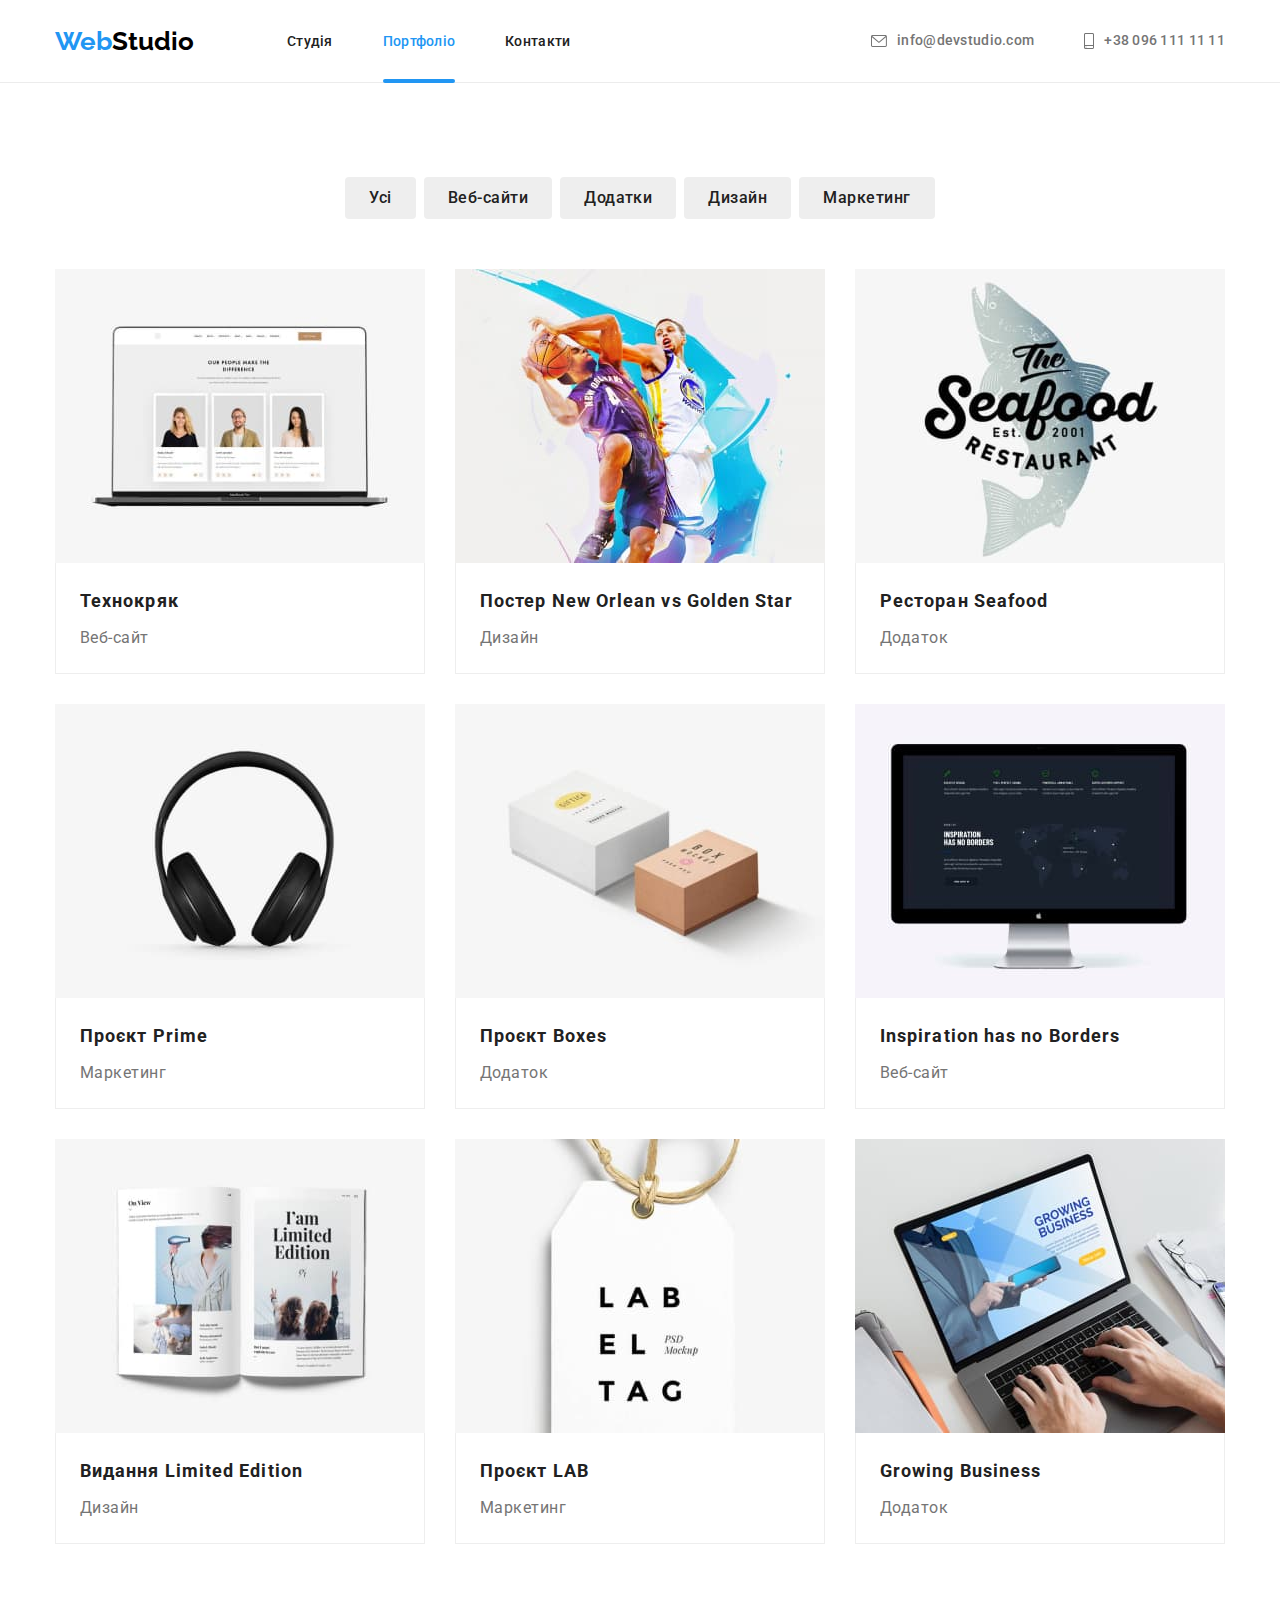
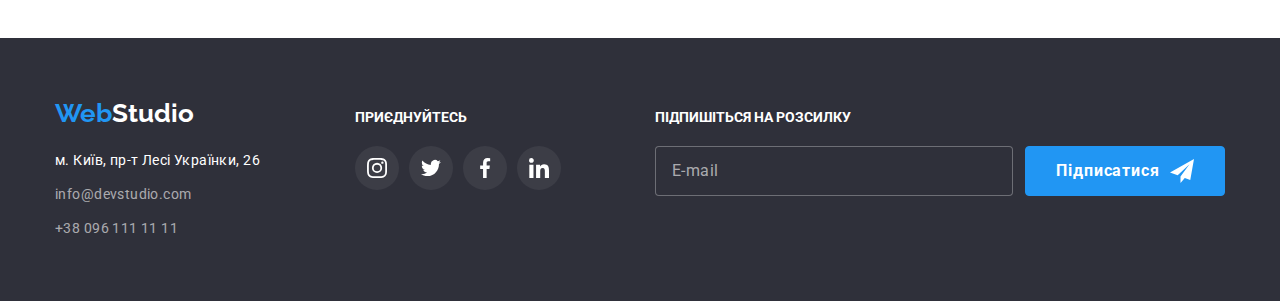
==== portfolio.html @ d7170a90 "Initial commit" ====
<!DOCTYPE html>
<html lang="uk">
  <head>
    <meta charset="UTF-8" />
    <meta http-equiv="X-UA-Compatible" content="IE=edge" />
    <meta name="viewport" content="width=device-width, initial-scale=1.0" />
    <title>Портфоліо</title>
    <link rel="preconnect" href="https://fonts.googleapis.com" />
    <link rel="preconnect" href="https://fonts.gstatic.com" crossorigin />
    <link
      rel="stylesheet"
      href="https://fonts.googleapis.com/css2?family=Raleway:wght@700&family=Roboto:wght@400;500;700;900&display=swap"
    />
    <link
      rel="stylesheet"
      href="https://cdnjs.cloudflare.com/ajax/libs/modern-normalize/1.1.0/modern-normalize.min.css"
    />
    <link rel="stylesheet" href="./css/styles.css" />
  </head>
  <body>
    <header class="page-header">
      <div class="header container">
        <nav class="nav-header">
          <div class="header-logo">
            <a lang="en" href="./index.html" class="logo"
              >Web<span class="header-studio-logo">Studio</span></a
            >
          </div>
          <ul class="nav-list">
            <li><a href="./index.html" class="link">Студія</a></li>
            <li><a href="#" class="link current">Портфоліо</a></li>
            <li><a href="#" class="link">Контакти</a></li>
          </ul>
        </nav>
        <ul class="header-contacts">
          <li>
            <a href="mailto:info@devstudio.com" class="header-link"
              ><svg class="icon-link" width="16" height="12">
                <use href="./images/symbol-defs2.svg#icon-envelope1"></use></svg
              >info@devstudio.com</a
            >
          </li>
          <li>
            <a href="tel:+380961111111" class="header-link">
              <svg class="icon-link" width="10" height="16">
                <use
                  href="./images/symbol-defs2.svg#icon-smartphone"
                ></use></svg
              >+38 096 111 11 11</a
            >
          </li>
        </ul>
      </div>
    </header>
    <main class="portfolio-main">
      <section class="portfolio-sectiion">
        <div class="portfolio-container container">
          <h1 class="filter-title hidden">Портфоліо</h1>
          <ul class="filer-btn-list">
            <li><button class="filter-btn" type="button">Усі</button></li>
            <li><button class="filter-btn" type="button">Веб-сайти</button></li>
            <li><button class="filter-btn" type="button">Додатки</button></li>
            <li><button class="filter-btn" type="button">Дизайн</button></li>
            <li><button class="filter-btn" type="button">Маркетинг</button></li>
          </ul>
          <ul class="filter-list">
            <li>
              <a href="" class="portfolio-card-link">
                <div class="product-thumb">
                  <img
                    src="./images/img-portfolio1.jpg"
                    alt="Our people make the difference"
                    width="370"
                  />
                  <p class="product-dscr">
                    Ресурс пропонує комплексні пропозиції з різним рівнем
                    функціоналу та сервісів. Все це дозволить відвідувачу
                    отримати вичерпні відомості про компанію чи приватну особу.
                  </p>
                </div>

                <div class="card-border">
                  <h2 class="filter-item">Технокряк</h2>
                  <p class="item-dscr">Веб-сайт</p>
                </div>
              </a>
            </li>
            <li>
              <a href="" class="portfolio-card-link">
                <div class="product-thumb">
                  <img
                    src="./images/img-portfolio2.jpg"
                    alt="Постер New Orlean vs Golden Star"
                    width="370"
                  />
                  <p class="product-dscr">
                    Ресурс пропонує комплексні пропозиції з різним рівнем
                    функціоналу та сервісів. Все це дозволить відвідувачу
                    отримати вичерпні відомості про компанію чи приватну особу.
                  </p>
                </div>
                <div class="card-border">
                  <h2 class="filter-item">
                    Постер <span lang="en">New Orlean vs Golden Star</span>
                  </h2>
                  <p class="item-dscr">Дизайн</p>
                </div>
              </a>
            </li>
            <li>
              <a href="" class="portfolio-card-link">
                <div class="product-thumb">
                  <img
                    src="./images/img-portfolio3.jpg"
                    alt="APP Ресторан Seafood"
                    width="370"
                  />
                  <p class="product-dscr">
                    Ресурс пропонує комплексні пропозиції з різним рівнем
                    функціоналу та сервісів. Все це дозволить відвідувачу
                    отримати вичерпні відомості про компанію чи приватну особу.
                  </p>
                </div>
                <div class="card-border">
                  <h2 class="filter-item">
                    Ресторан <span lang="en">Seafood</span>
                  </h2>
                  <p class="item-dscr">Додаток</p>
                </div>
              </a>
            </li>
            <li>
              <a href="" class="portfolio-card-link">
                <div class="product-thumb">
                  <img
                    src="./images/img-portfolio4.jpg"
                    alt="Проєкт Prime"
                    width="370"
                  />
                  <p class="product-dscr">
                    Ресурс пропонує комплексні пропозиції з різним рівнем
                    функціоналу та сервісів. Все це дозволить відвідувачу
                    отримати вичерпні відомості про компанію чи приватну особу.
                  </p>
                </div>
                <div class="card-border">
                  <h2 class="filter-item">
                    Проєкт <span lang="en">Prime</span>
                  </h2>
                  <p class="item-dscr">Маркетинг</p>
                </div>
              </a>
            </li>
            <li>
              <a href="" class="portfolio-card-link">
                <div class="product-thumb">
                  <img
                    src="./images/img-portfolio5.jpg"
                    alt="Проєкт Boxes"
                    width="370"
                  />
                  <p class="product-dscr">
                    Ресурс пропонує комплексні пропозиції з різним рівнем
                    функціоналу та сервісів. Все це дозволить відвідувачу
                    отримати вичерпні відомості про компанію чи приватну особу.
                  </p>
                </div>
                <div class="card-border">
                  <h2 class="filter-item">
                    Проєкт <span lang="en">Boxes</span>
                  </h2>
                  <p class="item-dscr">Додаток</p>
                </div>
              </a>
            </li>
            <li>
              <a href="" class="portfolio-card-link">
                <div class="product-thumb">
                  <img
                    src="./images/img-portfolio6.jpg"
                    alt="Веб-сайт Inspiration has no Borders"
                    width="370"
                  />
                  <p class="product-dscr">
                    Ресурс пропонує комплексні пропозиції з різним рівнем
                    функціоналу та сервісів. Все це дозволить відвідувачу
                    отримати вичерпні відомості про компанію чи приватну особу.
                  </p>
                </div>
                <div class="card-border">
                  <h2 class="filter-item">
                    <span lang="en">Inspiration has no Borders</span>
                  </h2>
                  <p class="item-dscr">Веб-сайт</p>
                </div>
              </a>
            </li>
            <li>
              <a href="" class="portfolio-card-link">
                <div class="product-thumb">
                  <img
                    src="./images/img-portfolio7.jpg"
                    alt="Дизайн Видання Limited Edition"
                    width="370"
                  />
                  <p class="product-dscr">
                    Ресурс пропонує комплексні пропозиції з різним рівнем
                    функціоналу та сервісів. Все це дозволить відвідувачу
                    отримати вичерпні відомості про компанію чи приватну особу.
                  </p>
                </div>

                <div class="card-border">
                  <h2 class="filter-item">
                    Видання <span lang="en">Limited Edition</span>
                  </h2>
                  <p class="item-dscr">Дизайн</p>
                </div>
              </a>
            </li>
            <li>
              <a href="" class="portfolio-card-link">
                <div class="product-thumb">
                  <img
                    src="./images/img-portfolio8.jpg"
                    alt="Проєкт LAB"
                    width="370"
                  />
                  <p class="product-dscr">
                    Ресурс пропонує комплексні пропозиції з різним рівнем
                    функціоналу та сервісів. Все це дозволить відвідувачу
                    отримати вичерпні відомості про компанію чи приватну особу.
                  </p>
                </div>
                <div class="card-border">
                  <h2 class="filter-item">
                    Проєкт <span lang="en"> LAB</span>
                  </h2>
                  <p class="item-dscr">Маркетинг</p>
                </div>
              </a>
            </li>
            <li>
              <a href="" class="portfolio-card-link">
                <div class="product-thumb">
                  <img
                    src="./images/img-portfolio9.jpg"
                    alt="Додаток Growing Business"
                    width="370"
                  />
                  <p class="product-dscr">
                    Ресурс пропонує комплексні пропозиції з різним рівнем
                    функціоналу та сервісів. Все це дозволить відвідувачу
                    отримати вичерпні відомості про компанію чи приватну особу.
                  </p>
                </div>
                <div class="card-border">
                  <h2 class="filter-item">
                    <span lang="en">Growing Business</span>
                  </h2>
                  <p class="item-dscr">Додаток</p>
                </div>
              </a>
            </li>
          </ul>
        </div>
      </section>
    </main>
    <footer class="footer">
      <div class="footer-items container">
        <div class="footer-blocks-item">
          <div class="logo-footer">
            <a lang="en" href="./index.html" class="logo"
              >Web<span class="footer-studio-logo">Studio</span>
            </a>
          </div>
          <address class="adress">
            <ul class="adress-list">
              <li>
                <a
                  href="https://www.google.com/maps/place/Lesi+Ukrainky+Blvd,+26,+Kyiv,+Ukraine,+02000/@50.4265605,30.5364733,16.65z/data=!4m5!3m4!1s0x40d4cf0e033ecbe9:0x57a4dffefec77da0!8m2!3d50.4265807!4d30.5383858"
                  class="adress-link"
                  target="_blank"
                  rel="noreferrer noopener"
                  >м. Київ, пр-т Лесі Українки, 26
                </a>
              </li>
              <li>
                <a href="mailto:info@devstudio.com" class="footer-link"
                  >info@devstudio.com
                </a>
              </li>
              <li>
                <a href="tel:+380961111111" class="footer-link"
                  >+38 096 111 11 11
                </a>
              </li>
            </ul>
          </address>
        </div>
        <div class="footer-blocks-item">
          <p class="join-item">приєднуйтесь</p>
          <ul class="footer-social-list">
            <li class="social-item">
              <a
                href="#"
                target="_blank"
                rel="noopener noreffer nofollow"
                class="footer-social-link"
                ><svg class="icon-social" width="20" height="20">
                  <use
                    href="./images/symbol-defs2.svg#icon-instagram"
                  ></use></svg
              ></a>
            </li>
            <li class="social-item">
              <a
                href="#"
                target="_blank"
                rel="noopener noreffer nofollow"
                class="footer-social-link"
                ><svg class="icon-social" width="20" height="20">
                  <use href="./images/symbol-defs2.svg#icon-twitter"></use></svg
              ></a>
            </li>
            <li class="social-item">
              <a
                href="#"
                target="_blank"
                rel="noopener noreffer nofollow"
                class="footer-social-link"
                ><svg class="icon-social" width="20" height="20">
                  <use
                    href="./images/symbol-defs2.svg#icon-facebook"
                  ></use></svg
              ></a>
            </li>
            <li class="social-item">
              <a
                href="#"
                target="_blank"
                rel="noopener noreffer nofollow"
                class="footer-social-link"
                ><svg class="icon-social" width="20" height="20">
                  <use
                    href="./images/symbol-defs2.svg#icon-linkedin"
                  ></use></svg
              ></a>
            </li>
          </ul>
        </div>
        <div class="footer-blocks-item">
          <p class="join-item">Підпишіться на розсилку</p>
          <form
            name="signup_form"
            class="signup_form"
            autocomplete="off"
            novalidate
          >
            <input
              type="email"
              class="footer-input"
              name="email"
              placeholder="E-mail"
            />
            <button type="submit" class="btn-submit">
              Підписатися
              <svg class="icon-submit" width="24" height="24">
                <use href="./images/symbol-defs2.svg#icon-icon-send"></use>
              </svg>
            </button>
          </form>
        </div>
      </div>
    </footer>
  </body>
</html>
---- css/styles.css ----
/* #FFFFFF main-white */
/* #2196F3  main-blue*/
/* #212121  title-black*/
/* #757575  primery-text-color*/
/* #EEEEEE btns-grey */
/* #F5F4FA ourteam-background */
/* #000000 logo-black */
/* #2F303A footer-hero-bckgrnd-blck */
:root {
    --primery-text-color: #757575;
    --title-black-color: #212121;
    --main-white-coloor: #FFFFFF;
    --main-blue-color: #2196F3;
    --logo-black-color: #000000;
    --footer-hero-background-color: #2F303A;
    --ourteam-background-color: #F5F4FA;
    --buttons-grey-color: #EEEEEE;
    --footer-link-color: rgba(255, 255, 255, 0.6);
    --header-border-line: #ECECEC;
    --filter-background-color: #F5F5F5
}

body {
    font-family: 'Roboto', sans-serif;
    background-color: var(--main-white-coloor);
    color: var(--primery-text-color);
}

ul {
    list-style: none;
    padding-left: 0;
}

h1,
h2,
h3,
h4,
h5,
h6,
p,
ul {
    margin: 0;
}

.container {
    width: 1200px;
    padding-left: 15px;
    padding-right: 15px;
    margin-right: auto;
    margin-left: auto;
}

.page-header {
    border-bottom: 1px solid var(--header-border-line);
    align-items: center;
}

.header {
    display: flex;
    align-items: center;
    justify-content: space-between;
}

.header-logo {
    margin-right: 93px;
    display: flex;
    align-items: center;

}

.header-studio-logo {
    transition: color 250ms cubic-bezier(0.4, 0, 0.2, 1);
}

.header-studio-logo {
    color: var(--logo-black-color);
}

.nav-header {
    display: flex;
}

.nav-list {
    display: flex;
    align-items: center;
}

.link {
    display: block;
    padding: 35px 0 35px 0;
}

.nav-list li:not(:first-child) {
    margin-left: 50px;

}

.header-contacts {
    display: flex;

}

.header-contacts li:not(:first-child) {
    margin-left: 50px;

}

.logo {
    font-family: 'Raleway', sans-serif;
    font-weight: 700;
    font-size: 26px;
    line-height: 1.19;
    text-decoration: none;
    color: var(--main-blue-color);
    transition: color 250ms cubic-bezier(0.4, 0, 0.2, 1);
    ;

}


.logo:hover .header-studio-logo,
.logo:focus .header-studio-logo {
    color: var(--main-blue-color);
}




.nav-list .link.current {
    position: relative;
    color: var(--main-blue-color);
}

.nav-list .link {
    font-family: 'Roboto', sans-serif;
    font-style: normal;
    font-weight: 500;
    font-size: 14px;
    line-height: 0.88;
    letter-spacing: 0.02em;
    color: var(--title-black-color);
    text-decoration: none;
    transition: color 250ms cubic-bezier(0.4, 0, 0.2, 1);
    ;
}

.link:hover,
.link:focus {
    color: var(--main-blue-color);
}


.nav-list .link.current::after {
    content: '';
    position: absolute;
    display: inline-block;
    bottom: -1px;
    left: 0;
    width: 100%;
    height: 4px;
    border-radius: 2px;
    background-color: var(--main-blue-color);

}

.header-contacts .header-link {
    font-family: 'Roboto', sans-serif;
    font-style: normal;
    font-weight: 500;
    display: flex;
    align-items: center;
    font-size: 14px;
    line-height: 1.14;
    letter-spacing: 0.02em;
    color: var(--primery-text-color);
    text-decoration: none;
    transition: color 250ms cubic-bezier(0.4, 0, 0.2, 1);
}

.header-link:hover,
.header-link:focus {
    color: var(--main-blue-color);
}

.icon-link {
    margin-right: 10px;
    fill: currentColor;
}


/* hero section */
.hero {
    background-color: #C4C4C4;
    text-align: center;
    padding: 200px 0 200px 0;
    background-image: linear-gradient(to right, rgba(47, 48, 58, 0.4), rgba(47, 48, 58, 0.4)), url(../images/background.img.jpg);
    height: 600px;
    max-width: 1600px;
    margin-left: auto;
    margin-right: auto;
    background-size: cover;
    background-position: center;
    background-repeat: no-repeat;
}

.main-heading {
    font-family: 'Roboto', sans-serif;
    font-style: normal;
    font-weight: 900;
    font-size: 44px;
    line-height: 1.36;

    letter-spacing: 0.06em;
    text-transform: uppercase;
    color: var(--main-white-coloor);
    margin-bottom: 30px;
    margin-left: auto;
    margin-right: auto;

    max-width: 696px;
}

.hero-btn {
    background-color: var(--main-blue-color);
    font-family: 'Roboto', sans-serif;
    font-style: normal;
    font-weight: 700;
    font-size: 16px;
    line-height: 1.88;
    align-items: center;
    text-align: center;
    letter-spacing: 0.06em;
    color: var(--main-white-coloor);
    cursor: pointer;

    border: 1px solid transparent;
    border-radius: 4px;
    display: inline-block;
    padding: 10px 32px;
    min-width: 216px;
}

.hero-btn:hover,
.hero-btn:focus {
    box-shadow: 0px 4px 4px rgba(0, 0, 0, 0.15);
}

.hero-btn:active {
    background-color: #188CE8;
}

/* section особливості */
.hidden {
    position: absolute;
    width: 1px;
    height: 1px;
    margin: -1px;
    border: 0;
    padding: 0;

    white-space: nowrap;
    clip-path: inset(100%);
    clip: rect(0 0 0 0);
    overflow: hidden;
}

.properties {

    padding: 94px 0 94px 0;

}

.property-list {
    display: flex;
    gap: 30px;
}

.property-icon {
    display: flex;
    width: 270px;
    height: 120px;
    background-color: var(--ourteam-background-color);
    justify-content: center;
    align-items: center;
    margin-bottom: 30px;
}

.property-item {
    max-width: 270px;
}

.property-title {
    font-family: 'Roboto', sans-serif;
    font-style: normal;
    font-weight: 700;
    font-size: 14px;
    line-height: 1.14;
    letter-spacing: 0.03em;
    text-transform: uppercase;
    color: var(--title-black-color);
    margin-bottom: 10px;
}

.property-dscr {
    font-size: 14px;
    line-height: 1.71;
    letter-spacing: 0.03em;
}

/* section Чим ми займаємося */
.whatwedo-section {
    padding-top: 0;
    padding-bottom: 94px;

}

.title {
    font-family: 'Roboto', sans-serif;
    font-style: normal;
    font-weight: 700;
    font-size: 36px;
    line-height: 1.166;
    text-align: center;
    letter-spacing: 0.03em;
    color: var(--title-black-color);
    margin-bottom: 50px;
}



.whatwedo-list {
    display: flex;
    justify-content: space-between;
    gap: 30px;
}

.whatwedo-dscr-wrap {
    position: relative;
}

.whatwedo-list img {
    display: block;

}

.whatwedo-dscr {
    position: absolute;
    bottom: 0;
    left: 0;
    width: 100%;
    height: 70px;
    display: flex;
    justify-content: center;
    align-items: center;
    text-transform: uppercase;
    font-family: 'Roboto', sans-serif;
    font-weight: 700;
    font-size: 14px;
    line-height: 1.17;
    letter-spacing: 0.03em;
    background-color: rgba(47, 48, 58, 0.8);
    color: var(--main-white-coloor);
}

/* section Наша команда */
.ourteam-section {
    padding: 94px 0 94px 0;
    background-color: var(--ourteam-background-color);
}



.ourteam-list {
    display: flex;
    justify-content: space-between;
    gap: 30px;

}

.ourteam-item {
    background: #FFFFFF;
    box-shadow: 0px 2px 1px rgba(0, 0, 0, 0.2), 0px 1px 1px rgba(0, 0, 0, 0.14), 0px 1px 3px rgba(0, 0, 0, 0.12);
    border-radius: 0px 0px 4px 4px;

}

.ourteam-item img {
    display: block;
    margin-bottom: 30px;
}


.name {
    font-family: 'Roboto', sans-serif;
    font-style: normal;
    font-weight: 500;
    font-size: 16px;
    line-height: 1.19;
    letter-spacing: 0.03em;
    color: var(--title-black-color);
    text-align: center;
    margin-bottom: 10px;
}

.position {
    font-size: 16px;
    line-height: 1.19;
    letter-spacing: 0.03em;
    text-align: center;
    margin-bottom: 16px;
}

.card-list {
    display: flex;
    justify-content: center;
    gap: 10px;
    margin-bottom: 30px;
}


.card-list-item {
    width: 44px;
    height: 44px;
}

.card-link {
    fill: currentColor;
}

.card-link {
    display: flex;
    justify-content: center;
    align-items: center;
    width: 100%;
    height: 100%;
    color: #AFB1B8;
    border-radius: 50%;
    transition: background-color 250ms cubic-bezier(0.4, 0, 0.2, 1), color 250ms cubic-bezier(0.4, 0, 0.2, 1);
}

.card-link:hover,
.card-link:focus {
    background-color: var(--main-blue-color);
    color: var(--main-white-coloor);

}

/* our clients */
.our-clients {
    padding-top: 94px;
    padding-bottom: 94px;
}

.clients-list {
    display: flex;
    justify-content: center;
    gap: 30px;
}

.clients-list-item {
    width: 170px;
    height: 92px;

}

.clients-link {
    display: flex;
    color: #AFB1B8;
    border: 1px solid #AFB1B8;
    border-radius: 4px;
    justify-content: center;
    align-items: center;
    width: 100%;
    height: 100%;
    transition: color 250ms cubic-bezier(0.4, 0, 0.2, 1), border-color 250ms cubic-bezier(0.4, 0, 0.2, 1);
}

.icon-clients {
    fill: currentColor;
}

.clients-link:hover,
.clients-link:focus {
    color: var(--main-blue-color);
    border-color: var(--main-blue-color);
}



/* footer */
.footer-items {
    display: flex;

    align-items: baseline;

}

.join-item {
    font-size: 14px;
    font-weight: 700;
    line-height: 1.14;
    text-transform: uppercase;
    color: var(--main-white-coloor);
    margin-bottom: 20px;
}

.footer-social-list {
    display: flex;
    justify-content: flex-start;
    gap: 10px;
}

.social-item {
    width: 44px;
    height: 44px;
}

.footer-social-link {
    display: flex;
    justify-content: center;
    align-items: center;
    color: var(--main-white-coloor);
    width: 100%;
    height: 100%;
    border-radius: 50%;
    background-color: #FFFFFF10;
    transition: background-color 250ms cubic-bezier(0.4, 0, 0.2, 1);
}

.footer-social-link:hover,
.footer-social-link:focus {
    background-color: var(--main-blue-color);
}

.icon-social {
    fill: currentColor;
}

.logo:hover .footer-studio-logo,
.logo:focus .footer-studio-logo {
    color: var(--main-blue-color);
}

.footer {
    background-color: var(--footer-hero-background-color);
    padding: 60px 0 60px 0;
}

.footer-blocks-item:first-child {
    margin-right: 95px;
}

.footer-blocks-item:last-child {
    margin-left: auto;
}

.footer-studio-logo {
    color: var(--main-white-coloor);
    transition: color 250ms cubic-bezier(0.4, 0, 0.2, 1);

}

.logo-footer {
    margin-bottom: 20px;
}

.adress-link {
    font-family: 'Roboto', sans-serif;
    font-style: normal;
    font-size: 14px;
    line-height: 1.71;
    letter-spacing: 0.03em;
    color: var(--main-white-coloor);
    text-decoration: none;
    transition: color 250ms cubic-bezier(0.4, 0, 0.2, 1);
}

.adress-list li:not(:last-child) {
    margin-bottom: 10px;
}

.adress-link:hover,
.adress-link:focus {
    color: var(--main-blue-color);
}

.footer-link {
    font-family: 'Roboto', sans-serif;
    font-style: normal;
    font-size: 14px;
    line-height: 1.71;
    letter-spacing: 0.03em;
    color: var(--footer-link-color);
    text-decoration: none;
    transition: color 250ms cubic-bezier(0.4, 0, 0.2, 1);
}

.footer-link:hover,
.footer-link:focus {
    color: var(--main-blue-color);
}

.signup_form {
    display: flex;
}

.signup_form input {
    margin-right: 12px;
}

.footer-input {
    min-width: 358px;
    min-height: 50px;
    padding-left: 16px;
    outline: none;
    border: 1px solid rgba(255, 255, 255, 0.3);
    border-radius: 4px;
    font-family: 'Roboto', sans-serif;
    font-weight: 400;
    font-size: 16px;
    line-height: 1.25;
    letter-spacing: 0.03em;
    background-color: var(--footer-hero-background-color);
    color: var(--main-white-coloor);
    transition: border-color 250ms cubic-bezier(0.4, 0, 0.2, 1);
    ;

}

.footer-input:hover,
.footer-input:focus {
    border-color: #2196F3;
}

.footer-input::placeholder {
    font-family: 'Roboto', sans-serif;
    font-weight: 400;
    font-size: 16px;
    line-height: 1.25;
    letter-spacing: 0.03em;
    color: rgba(255, 255, 255, 0.6);
}

.btn-submit {
    display: flex;
    justify-content: center;
    align-items: center;
    min-width: 200px;
    min-height: 50px;
    padding: 0;
    font-family: 'Roboto', sans-serif;
    font-weight: 700;
    font-size: 16px;
    line-height: 1.88;
    letter-spacing: 0.06em;
    border: 1px solid var(--main-blue-color);
    border-radius: 4px;
    background-color: var(--main-blue-color);
    color: var(--main-white-coloor);
    gap: 10px;
    box-shadow: none;
    transition: shadow 250ms cubic-bezier(0.4, 0, 0.2, 1);
    cursor: pointer;
}

.btn-submit:hover,
.btn-submit:focus {
    box-shadow: 0 4px 4px 0 rgba(0, 0, 0, 0.25);
}

/* filter section */



.portfolio-sectiion {
    padding-top: 94px;
    padding-bottom: 94px;
}

.filer-btn-list {
    display: flex;
    justify-content: center;

    gap: 8px;
    margin-bottom: 50px;
}

.filter-btn {
    font-family: 'Roboto', sans-serif;
    font-style: normal;
    font-weight: 500;
    font-size: 16px;
    line-height: 1.62;
    text-align: center;
    letter-spacing: 0.03em;
    color: var(--title-black-color);
    background-color: var(--buttons-grey-color);
    cursor: pointer;
    border-color: transparent;
    padding: 6px 22px 6px 22px;
    border-radius: 4px;
    box-shadow: none;
    transition: background-color 250ms cubic-bezier(0.4, 0, 0.2, 1), color 250ms cubic-bezier(0.4, 0, 0.2, 1), box-shadow 250ms cubic-bezier(0.4, 0, 0.2, 1);
}

.filter-btn:hover,
.filter-btn:focus {
    background-color: var(--main-blue-color);
    color: var(--main-white-coloor);
    box-shadow: 0px 2px 2px rgba(0, 0, 0, 0.12), 0px 1px 2px rgba(0, 0, 0, 0.08), 0px 3px 1px rgba(0, 0, 0, 0.1);
}

.filter-list {
    display: flex;
    flex-wrap: wrap;


}

.filter-list li {


    margin-right: 30px;
    margin-bottom: 30px;
    width: 370px;
}


.filter-list li:nth-child(3n) {
    margin-right: 0;
}

.filter-list li:nth-last-child(-n+3) {
    margin-bottom: 0;
}

.filter-list img {
    display: block;
}

.filter-item {
    font-family: 'Roboto', sans-serif;
    font-style: normal;
    font-weight: 700;
    font-size: 18px;
    line-height: 2;
    letter-spacing: 0.06em;
    color: var(--title-black-color);
}

.card-border {
    background: #FFFFFF;
    border-left: 1px solid #EEEEEE;
    border-bottom: 1px solid #EEEEEE;
    border-right: 1px solid #EEEEEE;
    padding: 20px 24px 20px 24px;

}

.portfolio-card-link {
    display: block;
    text-decoration: none;
    box-shadow: none;
    transition: box-shadow 250ms cubic-bezier(0.4, 0, 0.2, 1);

}

.portfolio-card-link:hover,
.portfolio-card-link:focus {
    box-shadow: 1px 4px 6px rgba(0, 0, 0, 0.16), 0px 4px 4px rgba(0, 0, 0, 0.06), 0px 1px 1px rgba(0, 0, 0, 0.12);


}

.product-thumb {
    position: relative;
    overflow: hidden;
}

.product-dscr {
    position: absolute;
    display: inline-block;
    top: 0;
    left: 0;
    transform: translateY(100%);
    width: 100%;
    height: 100%;
    background-color: rgba(33, 150, 243, 0.9);
    font-family: 'Roboto', sans-serif;
    font-weight: 400;
    font-size: 18px;
    line-height: 1.56;
    letter-spacing: 0.03em;
    color: rgba(255, 255, 255, 1);
    padding: 63px 24px;
    transition: transform 250ms cubic-bezier(0.4, 0, 0.2, 1);
}



.portfolio-card-link:hover .product-dscr {
    transform: translateY(0);
}

.item-dscr {
    font-family: 'Roboto', sans-serif;
    font-style: normal;
    font-size: 16px;
    line-height: 1.88;
    letter-spacing: 0.03em;
    color: var(--primery-text-color);
    margin-top: 4px;
}

/* modal */


.backdrop {
    position: fixed;
    top: 0;
    left: 0;
    width: 100%;
    height: 100%;
    background-color: rgba(0, 0, 0, 0.2);
    opacity: 1;
    transition: opacity 250ms cubic-bezier(0.4, 0, 0.2, 1);
}

.modal {
    position: absolute;
    top: 50%;
    left: 50%;

    width: 528px;
    min-height: 581px;
    padding: 40px;
    border-radius: 4px;
    background-color: rgba(255, 255, 255, 1);
    transform: translate(-50%, -50%);
    transition: transform 250ms cubic-bezier(0.4, 0, 0.2, 1);

}



.modal form {
    display: flex;
    flex-direction: column;
}

.backdrop.is-hidden .modal {
    transform: translate(-50%, 100%);
}

.backdrop.is-hidden {
    opacity: 0;
    pointer-events: none;
}

.btn-modal-close {
    position: absolute;
    top: 8px;
    right: 8px;
    padding: 0;
    display: flex;
    justify-content: center;
    align-items: center;
    min-width: 30px;
    min-height: 30px;
    border: 1px solid rgba(0, 0, 0, 0.1);
    border-radius: 50%;
    background-color: rgba(255, 255, 255, 1);
    cursor: pointer;




}

.btn-modal-close svg {
    fill: var(--logo-black-color);
    transition: fill 250ms cubic-bezier(0.4, 0, 0.2, 1);
}

.btn-modal-close:hover svg,
.btn-modal-close:focus svg {
    fill: var(--main-blue-color);
}

.modal-title {
    text-align: center;
    margin-bottom: 12px;
    font-family: 'Roboto', sans-serif;
    font-weight: 700;
    font-size: 20px;
    line-height: 1.17;
    letter-spacing: 0.03em;
    color: rgba(33, 33, 33, 1)
}

.modal-label>label {
    display: block;
    margin-bottom: 4px;

}

.modal-label input {
    display: flex;
    flex-direction: column;
    border: 1px solid rgba(33, 33, 33, 0.2);
    border-radius: 4px;
    margin-bottom: 10px;

    width: 100%;
    height: 40px;
    font-weight: 400;
    font-size: 12px;
    line-height: 14.06px;
    letter-spacing: 0.01em;
    color: var(--logo-black-color);
    padding: 0 0 0 42px;
    outline: none;
    transition: border-color 250ms cubic-bezier(0.4, 0, 0.2, 1);

}


.modal-label input:focus {
    border-color: rgba(33, 150, 243, 1);
}



.input-wrap {
    position: relative;
}

.icon-input {
    position: absolute;
    top: 50%;
    left: 12px;
    transform: translateY(-50%);
    cursor: pointer;
    fill: rgba(33, 33, 33, 1);
    transition: fill 250ms cubic-bezier(0.4, 0, 0.2, 1);
}

input:focus+.icon-input {

    fill: rgba(33, 150, 243, 1);
}

.modal-coment,
.modal-label {
    font-weight: 400;
    font-size: 12px;
    line-height: 1.17;
    letter-spacing: 0.01em;

}

.zoom {
    height: 120px;
    width: 100%;
    resize: none;
    margin-top: 4px;
    margin-bottom: 20px;
    padding: 12px 16px;
    border: 1px solid rgba(33, 33, 33, 0.2);
    border-radius: 4px;
    font-size: 12px;
    line-height: 1.17;
    letter-spacing: 0.01em;
    color: var(--logo-black-color);
    outline: none;
    transition: border-color 250ms cubic-bezier(0.4, 0, 0.2, 1);

}

.zoom:focus {
    border-color: rgba(33, 150, 243, 1);
}

.zoom::placeholder {
    font-family: 'Roboto', sans-serif;
    font-weight: 400;
    font-size: 12px;
    line-height: 1.17;
    letter-spacing: 0.01em;
    color: rgba(117, 117, 117, 0.5);


}



.checkbox {
    appearance: none;
    position: absolute;

}

.icon {
    display: inline-block;
    width: 16px;
    height: 15px;
    border-radius: 2px;

    background-image: url(../images/Vector-use.svg);
    margin-left: 13px;
    margin-right: 7px;
}

.checkbox:focus+.icon {
    outline: 2px solid rgba(24, 140, 232, 1);
    ;
}




.checkbox:checked+.icon {
    background-image: url(../images/icon-check-use.svg);

}

.checkbox-label {
    display: flex;
    align-items: center;
    margin-bottom: 30px;
    font-weight: 400;
    font-size: 14px;
    line-height: 24px;
    letter-spacing: 0.03em;
    height: 24px;
}

.input-link {
    position: relative;
    display: block;
    margin-left: 4px;
    text-decoration: none;
    color: rgba(33, 150, 243, 1);

}


.input-link:after {
    content: '';
    position: absolute;
    display: inline-block;
    bottom: 4px;
    left: 0;
    width: 100%;
    height: 0.5px;
    background-color: rgba(33, 150, 243, 1);
}

.modal-btn {
    margin: auto;
    padding: 0;
    display: flex;
    align-items: center;
    justify-content: center;
    width: 200px;
    height: 50px;
    font-family: 'Roboto', sans-serif;
    font-weight: 700;
    font-size: 16px;
    line-height: 30px;
    letter-spacing: 0.06em;
    color: var(--main-white-coloor);

    border: var(--main-white-coloor);
    cursor: pointer;
    background-color: var(--main-blue-color);
    border-radius: 4px;
    box-shadow: none;
    transition: box-shadow 250ms cubic-bezier(0.4, 0, 0.2, 1), background-color 250ms cubic-bezier(0.4, 0, 0.2, 1);

}

.modal-btn:hover,
.modal-btn:focus {
    box-shadow: 0 4px 4px 0 rgba(0, 0, 0, 0.15);
    background-color: rgba(24, 140, 232, 1);
}
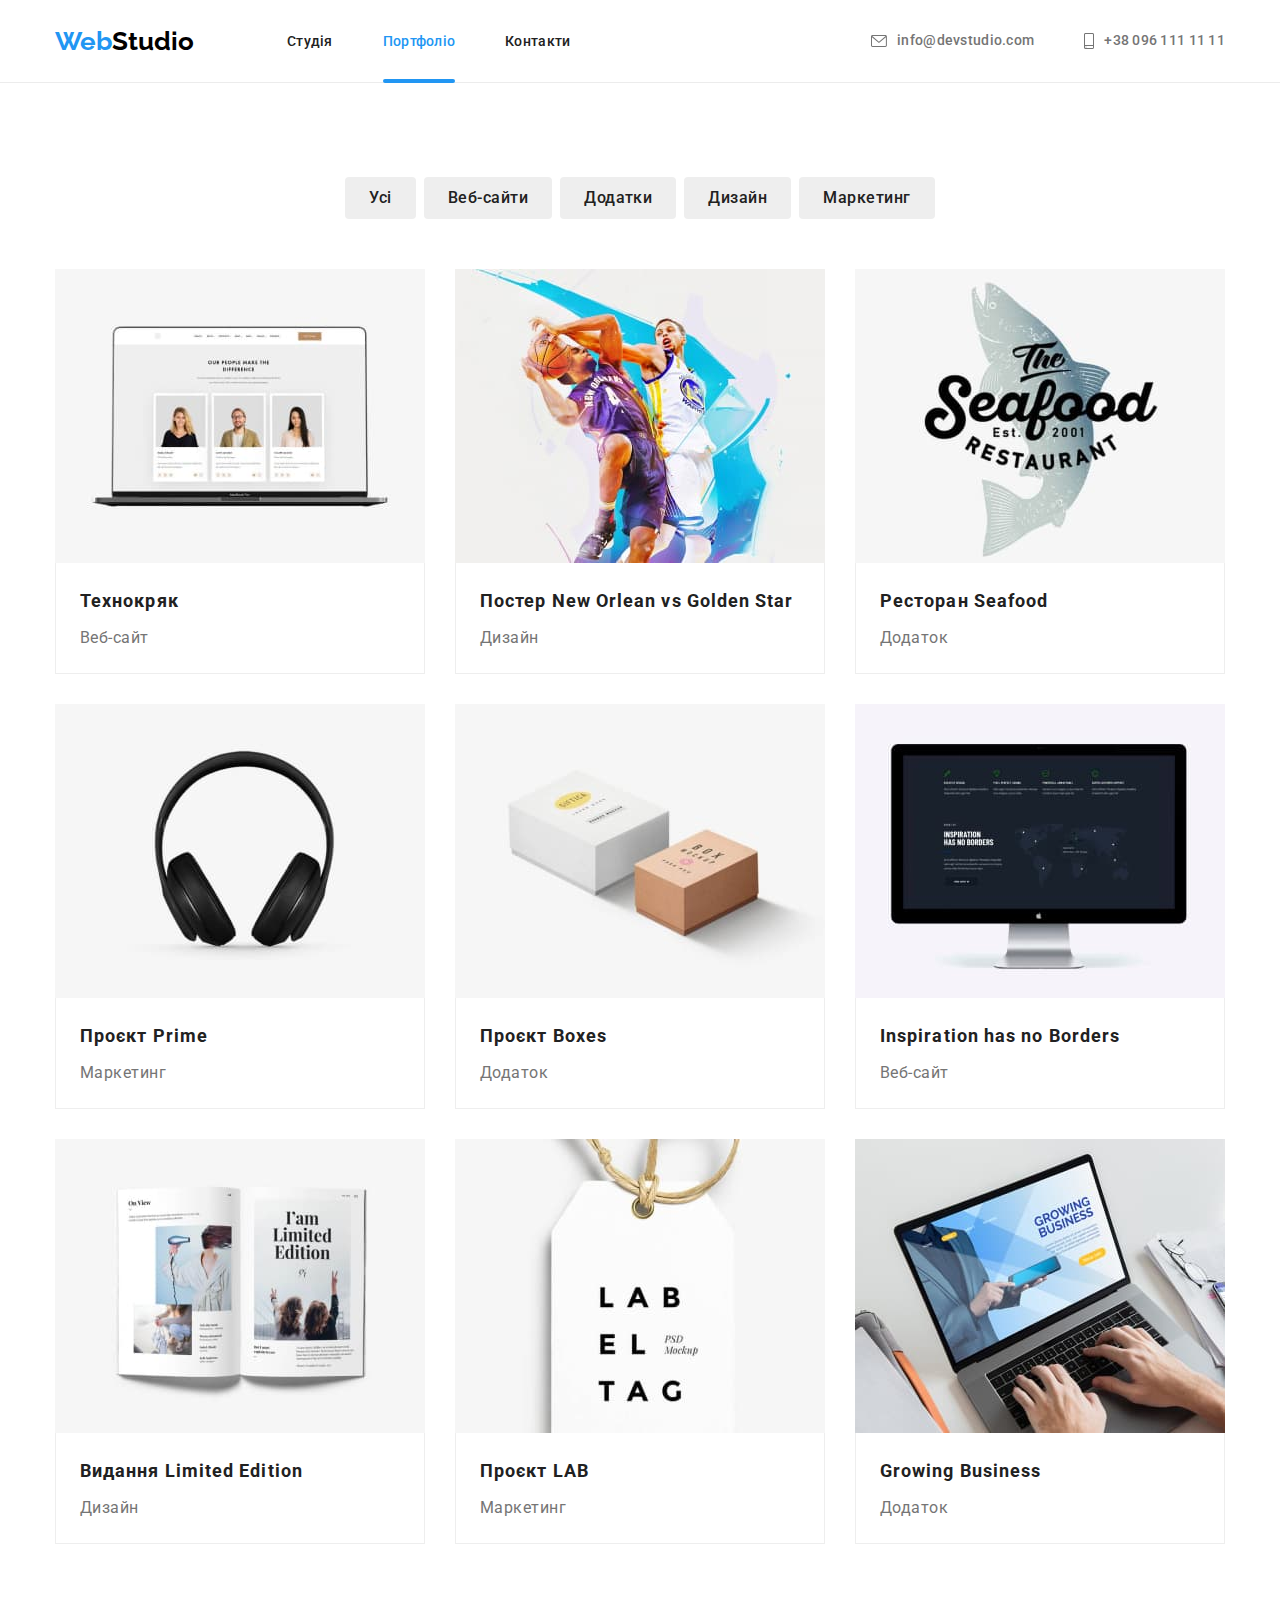
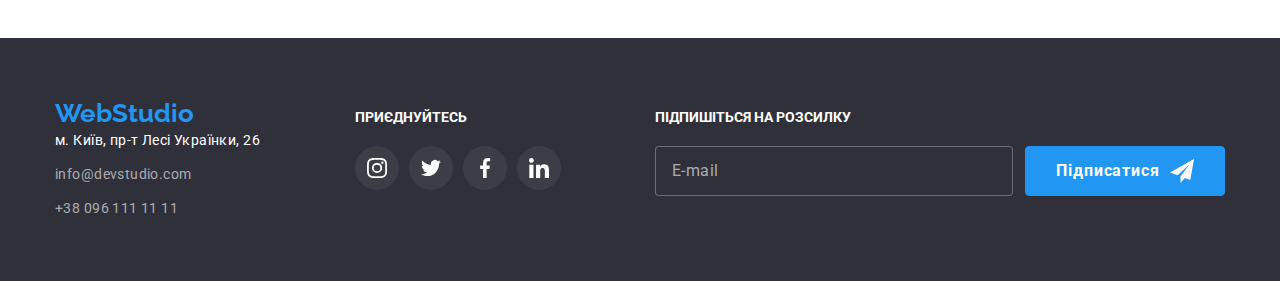
==== commit b08169b2: "html header logo BEM" ====
--- a/portfolio.html
+++ b/portfolio.html
@@ -18,35 +18,45 @@
     <link rel="stylesheet" href="./css/styles.css" />
   </head>
   <body>
-    <header class="page-header">
+    <header class="header__header-border">
       <div class="header container">
-        <nav class="nav-header">
-          <div class="header-logo">
+        <nav class="header__navigation">
+          <div class="logo--header-position">
             <a lang="en" href="./index.html" class="logo"
-              >Web<span class="header-studio-logo">Studio</span></a
+              >Web<span class="logo--black">Studio</span></a
             >
           </div>
-          <ul class="nav-list">
-            <li><a href="./index.html" class="link">Студія</a></li>
-            <li><a href="#" class="link current">Портфоліо</a></li>
-            <li><a href="#" class="link">Контакти</a></li>
+          <ul class="header__navigation-list">
+            <li class="header__navigation-item">
+              <a href="./index.html" class="header__navigation-link">Студія</a>
+            </li>
+            <li class="header__navigation-item">
+              <a href="./portfolio.html" class="header__navigation-link current"
+                >Портфоліо</a
+              >
+            </li>
+            <li class="header__navigation-item">
+              <a href="#" class="header__navigation-link">Контакти</a>
+            </li>
           </ul>
         </nav>
-        <ul class="header-contacts">
-          <li>
-            <a href="mailto:info@devstudio.com" class="header-link"
-              ><svg class="icon-link" width="16" height="12">
+        <ul class="header__contact-info">
+          <li class="header__contact-item">
+            <a
+              href="mailto:info@devstudio.com"
+              class="header__contact-item-link"
+            >
+              <svg class="header__contact-item-icon" width="16" height="12">
                 <use href="./images/symbol-defs2.svg#icon-envelope1"></use></svg
               >info@devstudio.com</a
             >
           </li>
-          <li>
-            <a href="tel:+380961111111" class="header-link">
-              <svg class="icon-link" width="10" height="16">
-                <use
-                  href="./images/symbol-defs2.svg#icon-smartphone"
-                ></use></svg
-              >+38 096 111 11 11</a
+          <li class="header__contact-item">
+            <a href="tel:+380961111111" class="header__contact-item-link">
+              <svg class="header__contact-item-icon" width="10" height="16">
+                <use href="./images/symbol-defs2.svg#icon-smartphone"></use>
+              </svg>
+              +38 096 111 11 11</a
             >
           </li>
         </ul>
--- a/css/styles.css
+++ b/css/styles.css
@@ -50,60 +50,9 @@
     margin-left: auto;
 }
 
-.page-header {
-    border-bottom: 1px solid var(--header-border-line);
-    align-items: center;
-}
-
-.header {
-    display: flex;
-    align-items: center;
-    justify-content: space-between;
-}
-
-.header-logo {
-    margin-right: 93px;
-    display: flex;
-    align-items: center;
-
-}
-
-.header-studio-logo {
-    transition: color 250ms cubic-bezier(0.4, 0, 0.2, 1);
-}
-
-.header-studio-logo {
-    color: var(--logo-black-color);
-}
-
-.nav-header {
-    display: flex;
-}
-
-.nav-list {
-    display: flex;
-    align-items: center;
-}
-
-.link {
-    display: block;
-    padding: 35px 0 35px 0;
-}
-
-.nav-list li:not(:first-child) {
-    margin-left: 50px;
-
-}
-
-.header-contacts {
-    display: flex;
-
-}
-
-.header-contacts li:not(:first-child) {
-    margin-left: 50px;
-
-}
+
+
+/* logo block */
 
 .logo {
     font-family: 'Raleway', sans-serif;
@@ -117,21 +66,77 @@
 
 }
 
-
-.logo:hover .header-studio-logo,
-.logo:focus .header-studio-logo {
-    color: var(--main-blue-color);
-}
-
-
-
-
-.nav-list .link.current {
+.logo--header-position {
+    margin-right: 93px;
+    display: flex;
+    align-items: center;
+
+}
+
+.logo--footer-position {
+    margin-bottom: 20px;
+}
+
+
+.logo--black {
+    color: var(--logo-black-color);
+}
+
+.logo--white {
+    color: var(--main-white-coloor);
+
+}
+
+
+/* header block */
+.header {
+    display: flex;
+    align-items: center;
+    justify-content: space-between;
+}
+
+.header__header-border {
+    border-bottom: 1px solid var(--header-border-line);
+    /* align-items: center; */
+}
+
+
+.header__navigation {
+    display: flex;
+}
+
+.header__navigation-list {
+    display: flex;
+    align-items: center;
+}
+
+.header__navigation-link {
+    display: block;
+    padding: 35px 0 35px 0;
+}
+
+.header__navigation-item:not(:first-child) {
+    margin-left: 50px;
+
+}
+
+.header__contact-info {
+    display: flex;
+
+}
+
+.header__contact-item:not(:first-child) {
+    margin-left: 50px;
+
+}
+
+
+.header__navigation-link.current {
     position: relative;
     color: var(--main-blue-color);
 }
 
-.nav-list .link {
+.header__navigation-link {
     font-family: 'Roboto', sans-serif;
     font-style: normal;
     font-weight: 500;
@@ -144,13 +149,13 @@
     ;
 }
 
-.link:hover,
-.link:focus {
+.header__navigation-link:hover,
+.header__navigation-link:focus {
     color: var(--main-blue-color);
 }
 
 
-.nav-list .link.current::after {
+.header__navigation-link.current::after {
     content: '';
     position: absolute;
     display: inline-block;
@@ -163,7 +168,7 @@
 
 }
 
-.header-contacts .header-link {
+.header__contact-item-link {
     font-family: 'Roboto', sans-serif;
     font-style: normal;
     font-weight: 500;
@@ -177,12 +182,12 @@
     transition: color 250ms cubic-bezier(0.4, 0, 0.2, 1);
 }
 
-.header-link:hover,
-.header-link:focus {
+.header__contact-item-link:hover,
+.header__contact-item-link:focus {
     color: var(--main-blue-color);
 }
 
-.icon-link {
+.header__contact-item-icon {
     margin-right: 10px;
     fill: currentColor;
 }
@@ -209,14 +214,12 @@
     font-weight: 900;
     font-size: 44px;
     line-height: 1.36;
-
     letter-spacing: 0.06em;
     text-transform: uppercase;
     color: var(--main-white-coloor);
     margin-bottom: 30px;
     margin-left: auto;
     margin-right: auto;
-
     max-width: 696px;
 }
 
@@ -536,10 +539,7 @@
     fill: currentColor;
 }
 
-.logo:hover .footer-studio-logo,
-.logo:focus .footer-studio-logo {
-    color: var(--main-blue-color);
-}
+
 
 .footer {
     background-color: var(--footer-hero-background-color);
@@ -554,15 +554,7 @@
     margin-left: auto;
 }
 
-.footer-studio-logo {
-    color: var(--main-white-coloor);
-    transition: color 250ms cubic-bezier(0.4, 0, 0.2, 1);
-
-}
-
-.logo-footer {
-    margin-bottom: 20px;
-}
+
 
 .adress-link {
     font-family: 'Roboto', sans-serif;
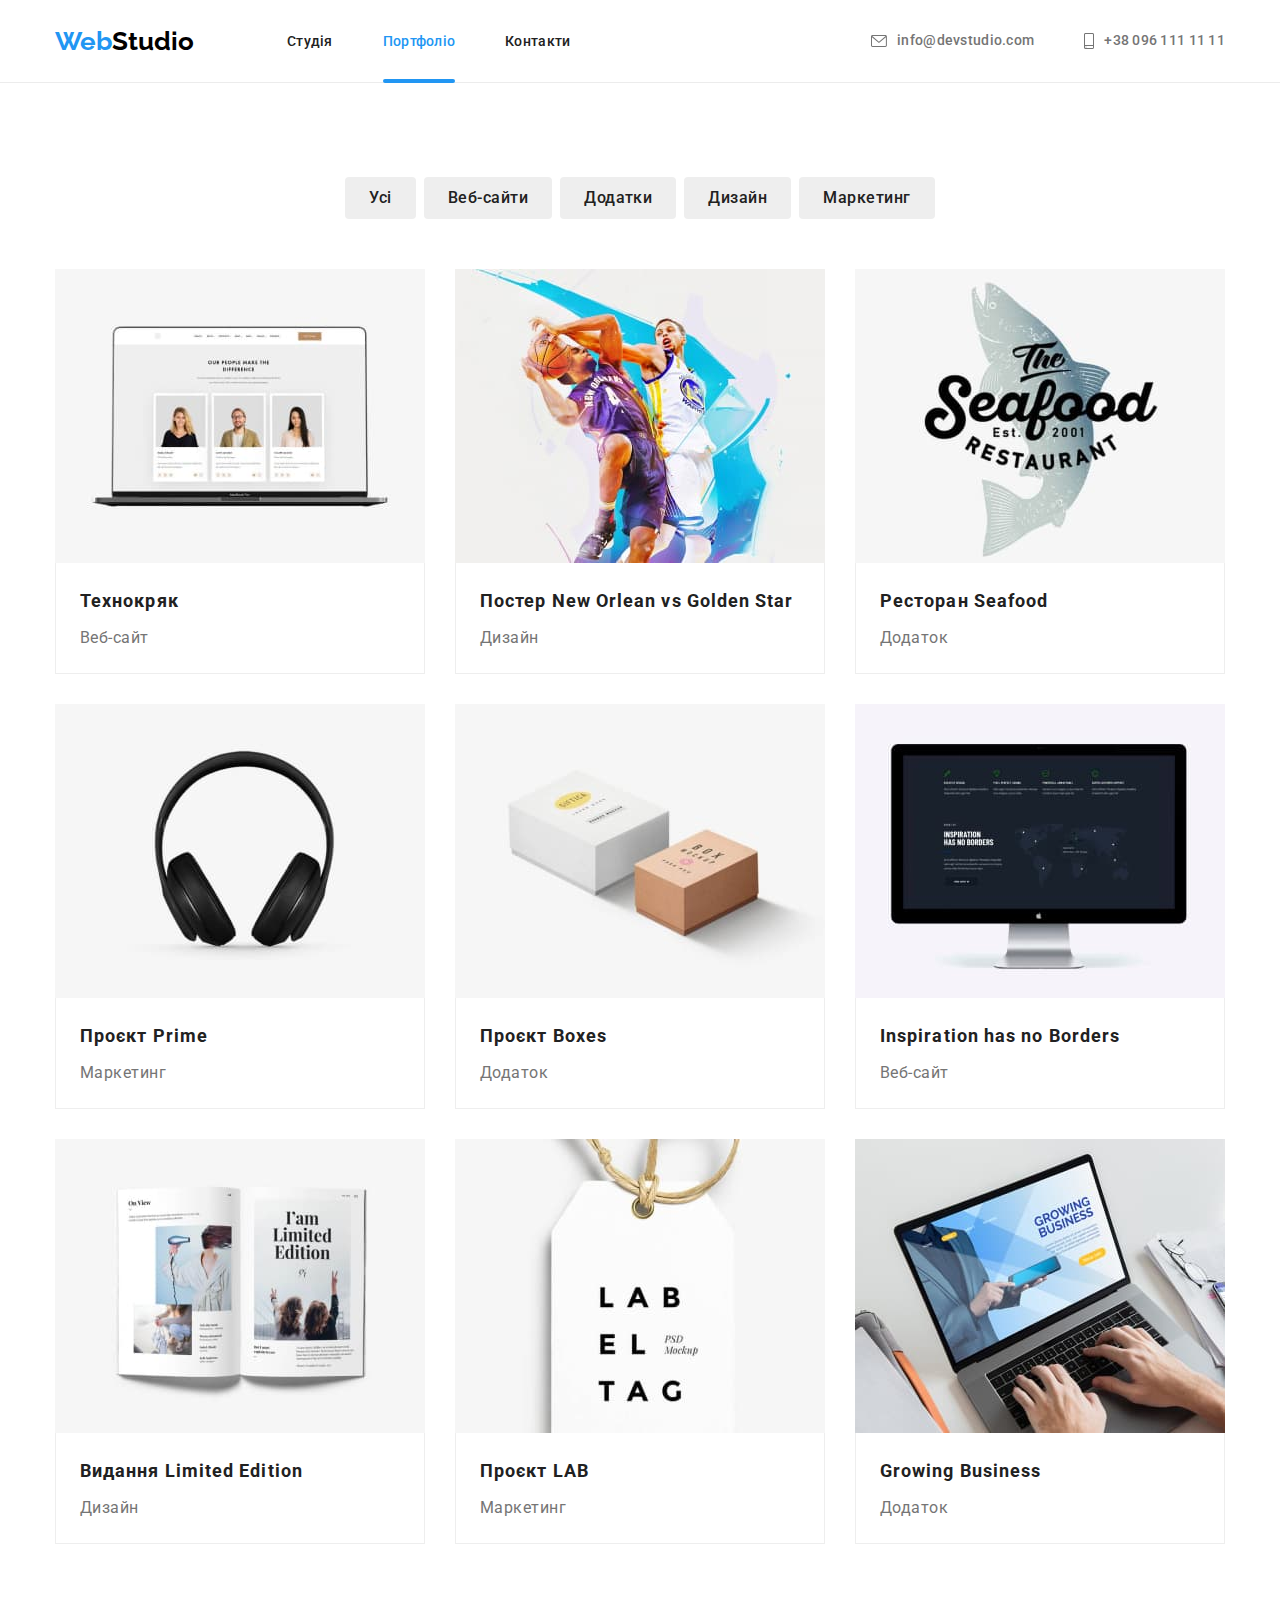
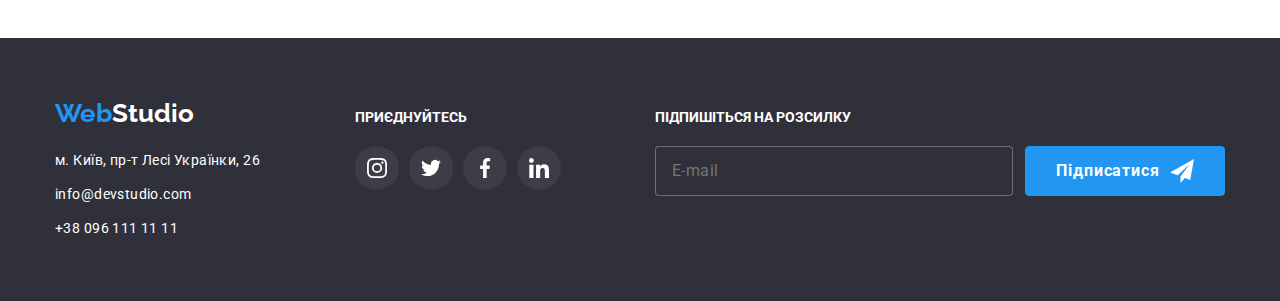
==== commit 0bbfb39a: "modal needs BEM" ====
--- a/portfolio.html
+++ b/portfolio.html
@@ -62,213 +62,228 @@
         </ul>
       </div>
     </header>
-    <main class="portfolio-main">
-      <section class="portfolio-sectiion">
-        <div class="portfolio-container container">
-          <h1 class="filter-title hidden">Портфоліо</h1>
-          <ul class="filer-btn-list">
-            <li><button class="filter-btn" type="button">Усі</button></li>
-            <li><button class="filter-btn" type="button">Веб-сайти</button></li>
-            <li><button class="filter-btn" type="button">Додатки</button></li>
-            <li><button class="filter-btn" type="button">Дизайн</button></li>
-            <li><button class="filter-btn" type="button">Маркетинг</button></li>
+    <main>
+      <section class="portfolio">
+        <div class="portfolio__box container">
+          <h1 class="portfolio__title hidden">Портфоліо</h1>
+          <ul class="portfolio__btn-list">
+            <li><button class="portfolio_btn" type="button">Усі</button></li>
+            <li>
+              <button class="portfolio_btn" type="button">Веб-сайти</button>
+            </li>
+            <li>
+              <button class="portfolio_btn" type="button">Додатки</button>
+            </li>
+            <li><button class="portfolio_btn" type="button">Дизайн</button></li>
+            <li>
+              <button class="portfolio_btn" type="button">Маркетинг</button>
+            </li>
           </ul>
-          <ul class="filter-list">
-            <li>
-              <a href="" class="portfolio-card-link">
-                <div class="product-thumb">
-                  <img
+          <ul class="portfolio__filter-list">
+            <li class="portfolio__filter-list-item">
+              <a href="" class="portfolio__card-link">
+                <div class="portfolio__product-card">
+                  <img
+                    class="portfolio__product-pic"
                     src="./images/img-portfolio1.jpg"
                     alt="Our people make the difference"
                     width="370"
                   />
-                  <p class="product-dscr">
+                  <p class="portfolio__product-dscr">
                     Ресурс пропонує комплексні пропозиції з різним рівнем
                     функціоналу та сервісів. Все це дозволить відвідувачу
                     отримати вичерпні відомості про компанію чи приватну особу.
                   </p>
                 </div>
 
-                <div class="card-border">
-                  <h2 class="filter-item">Технокряк</h2>
-                  <p class="item-dscr">Веб-сайт</p>
-                </div>
-              </a>
-            </li>
-            <li>
-              <a href="" class="portfolio-card-link">
-                <div class="product-thumb">
-                  <img
+                <div class="portfolio__card-border">
+                  <h2 class="portfolio__project-name">Технокряк</h2>
+                  <p class="portfolio__product-name">Веб-сайт</p>
+                </div>
+              </a>
+            </li>
+            <li class="portfolio__filter-list-item">
+              <a href="" class="portfolio__card-link">
+                <div class="portfolio__product-card">
+                  <img
+                    class="portfolio__product-pic"
                     src="./images/img-portfolio2.jpg"
                     alt="Постер New Orlean vs Golden Star"
                     width="370"
                   />
-                  <p class="product-dscr">
-                    Ресурс пропонує комплексні пропозиції з різним рівнем
-                    функціоналу та сервісів. Все це дозволить відвідувачу
-                    отримати вичерпні відомості про компанію чи приватну особу.
-                  </p>
-                </div>
-                <div class="card-border">
-                  <h2 class="filter-item">
+                  <p class="portfolio__product-dscr">
+                    Ресурс пропонує комплексні пропозиції з різним рівнем
+                    функціоналу та сервісів. Все це дозволить відвідувачу
+                    отримати вичерпні відомості про компанію чи приватну особу.
+                  </p>
+                </div>
+                <div class="portfolio__card-border">
+                  <h2 class="portfolio__project-name">
                     Постер <span lang="en">New Orlean vs Golden Star</span>
                   </h2>
-                  <p class="item-dscr">Дизайн</p>
-                </div>
-              </a>
-            </li>
-            <li>
-              <a href="" class="portfolio-card-link">
-                <div class="product-thumb">
-                  <img
+                  <p class="portfolio__product-name">Дизайн</p>
+                </div>
+              </a>
+            </li>
+            <li class="portfolio__filter-list-item">
+              <a href="" class="portfolio__card-link">
+                <div class="portfolio__product-card">
+                  <img
+                    class="portfolio__product-pic"
                     src="./images/img-portfolio3.jpg"
                     alt="APP Ресторан Seafood"
                     width="370"
                   />
-                  <p class="product-dscr">
-                    Ресурс пропонує комплексні пропозиції з різним рівнем
-                    функціоналу та сервісів. Все це дозволить відвідувачу
-                    отримати вичерпні відомості про компанію чи приватну особу.
-                  </p>
-                </div>
-                <div class="card-border">
-                  <h2 class="filter-item">
+                  <p class="portfolio__product-dscr">
+                    Ресурс пропонує комплексні пропозиції з різним рівнем
+                    функціоналу та сервісів. Все це дозволить відвідувачу
+                    отримати вичерпні відомості про компанію чи приватну особу.
+                  </p>
+                </div>
+                <div class="portfolio__card-border">
+                  <h2 class="portfolio__project-name">
                     Ресторан <span lang="en">Seafood</span>
                   </h2>
-                  <p class="item-dscr">Додаток</p>
-                </div>
-              </a>
-            </li>
-            <li>
-              <a href="" class="portfolio-card-link">
-                <div class="product-thumb">
-                  <img
+                  <p class="portfolio__product-name">Додаток</p>
+                </div>
+              </a>
+            </li>
+            <li class="portfolio__filter-list-item">
+              <a href="" class="portfolio__card-link">
+                <div class="portfolio__product-card">
+                  <img
+                    class="portfolio__product-pic"
                     src="./images/img-portfolio4.jpg"
                     alt="Проєкт Prime"
                     width="370"
                   />
-                  <p class="product-dscr">
-                    Ресурс пропонує комплексні пропозиції з різним рівнем
-                    функціоналу та сервісів. Все це дозволить відвідувачу
-                    отримати вичерпні відомості про компанію чи приватну особу.
-                  </p>
-                </div>
-                <div class="card-border">
-                  <h2 class="filter-item">
+                  <p class="portfolio__product-dscr">
+                    Ресурс пропонує комплексні пропозиції з різним рівнем
+                    функціоналу та сервісів. Все це дозволить відвідувачу
+                    отримати вичерпні відомості про компанію чи приватну особу.
+                  </p>
+                </div>
+                <div class="portfolio__card-border">
+                  <h2 class="portfolio__project-name">
                     Проєкт <span lang="en">Prime</span>
                   </h2>
-                  <p class="item-dscr">Маркетинг</p>
-                </div>
-              </a>
-            </li>
-            <li>
-              <a href="" class="portfolio-card-link">
-                <div class="product-thumb">
-                  <img
+                  <p class="portfolio__product-name">Маркетинг</p>
+                </div>
+              </a>
+            </li>
+            <li class="portfolio__filter-list-item">
+              <a href="" class="portfolio__card-link">
+                <div class="portfolio__product-card">
+                  <img
+                    class="portfolio__product-pic"
                     src="./images/img-portfolio5.jpg"
                     alt="Проєкт Boxes"
                     width="370"
                   />
-                  <p class="product-dscr">
-                    Ресурс пропонує комплексні пропозиції з різним рівнем
-                    функціоналу та сервісів. Все це дозволить відвідувачу
-                    отримати вичерпні відомості про компанію чи приватну особу.
-                  </p>
-                </div>
-                <div class="card-border">
-                  <h2 class="filter-item">
+                  <p class="portfolio__product-dscr">
+                    Ресурс пропонує комплексні пропозиції з різним рівнем
+                    функціоналу та сервісів. Все це дозволить відвідувачу
+                    отримати вичерпні відомості про компанію чи приватну особу.
+                  </p>
+                </div>
+                <div class="portfolio__card-border">
+                  <h2 class="portfolio__project-name">
                     Проєкт <span lang="en">Boxes</span>
                   </h2>
-                  <p class="item-dscr">Додаток</p>
-                </div>
-              </a>
-            </li>
-            <li>
-              <a href="" class="portfolio-card-link">
-                <div class="product-thumb">
-                  <img
+                  <p class="portfolio__product-name">Додаток</p>
+                </div>
+              </a>
+            </li>
+            <li class="portfolio__filter-list-item">
+              <a href="" class="portfolio__card-link">
+                <div class="portfolio__product-card">
+                  <img
+                    class="portfolio__product-pic"
                     src="./images/img-portfolio6.jpg"
                     alt="Веб-сайт Inspiration has no Borders"
                     width="370"
                   />
-                  <p class="product-dscr">
-                    Ресурс пропонує комплексні пропозиції з різним рівнем
-                    функціоналу та сервісів. Все це дозволить відвідувачу
-                    отримати вичерпні відомості про компанію чи приватну особу.
-                  </p>
-                </div>
-                <div class="card-border">
-                  <h2 class="filter-item">
+                  <p class="portfolio__product-dscr">
+                    Ресурс пропонує комплексні пропозиції з різним рівнем
+                    функціоналу та сервісів. Все це дозволить відвідувачу
+                    отримати вичерпні відомості про компанію чи приватну особу.
+                  </p>
+                </div>
+                <div class="portfolio__card-border">
+                  <h2 class="portfolio__project-name">
                     <span lang="en">Inspiration has no Borders</span>
                   </h2>
-                  <p class="item-dscr">Веб-сайт</p>
-                </div>
-              </a>
-            </li>
-            <li>
-              <a href="" class="portfolio-card-link">
-                <div class="product-thumb">
-                  <img
+                  <p class="portfolio__product-name">Веб-сайт</p>
+                </div>
+              </a>
+            </li>
+            <li class="portfolio__filter-list-item">
+              <a href="" class="portfolio__card-link">
+                <div class="portfolio__product-card">
+                  <img
+                    class="portfolio__product-pic"
                     src="./images/img-portfolio7.jpg"
                     alt="Дизайн Видання Limited Edition"
                     width="370"
                   />
-                  <p class="product-dscr">
+                  <p class="portfolio__product-dscr">
                     Ресурс пропонує комплексні пропозиції з різним рівнем
                     функціоналу та сервісів. Все це дозволить відвідувачу
                     отримати вичерпні відомості про компанію чи приватну особу.
                   </p>
                 </div>
 
-                <div class="card-border">
-                  <h2 class="filter-item">
+                <div class="portfolio__card-border">
+                  <h2 class="portfolio__project-name">
                     Видання <span lang="en">Limited Edition</span>
                   </h2>
-                  <p class="item-dscr">Дизайн</p>
-                </div>
-              </a>
-            </li>
-            <li>
-              <a href="" class="portfolio-card-link">
-                <div class="product-thumb">
-                  <img
+                  <p class="portfolio__product-name">Дизайн</p>
+                </div>
+              </a>
+            </li>
+            <li class="portfolio__filter-list-item">
+              <a href="" class="portfolio__card-link">
+                <div class="portfolio__product-card">
+                  <img
+                    class="portfolio__product-pic"
                     src="./images/img-portfolio8.jpg"
                     alt="Проєкт LAB"
                     width="370"
                   />
-                  <p class="product-dscr">
-                    Ресурс пропонує комплексні пропозиції з різним рівнем
-                    функціоналу та сервісів. Все це дозволить відвідувачу
-                    отримати вичерпні відомості про компанію чи приватну особу.
-                  </p>
-                </div>
-                <div class="card-border">
-                  <h2 class="filter-item">
+                  <p class="portfolio__product-dscr">
+                    Ресурс пропонує комплексні пропозиції з різним рівнем
+                    функціоналу та сервісів. Все це дозволить відвідувачу
+                    отримати вичерпні відомості про компанію чи приватну особу.
+                  </p>
+                </div>
+                <div class="portfolio__card-border">
+                  <h2 class="portfolio__project-name">
                     Проєкт <span lang="en"> LAB</span>
                   </h2>
-                  <p class="item-dscr">Маркетинг</p>
-                </div>
-              </a>
-            </li>
-            <li>
-              <a href="" class="portfolio-card-link">
-                <div class="product-thumb">
-                  <img
+                  <p class="portfolio__product-name">Маркетинг</p>
+                </div>
+              </a>
+            </li>
+            <li class="portfolio__filter-list-item">
+              <a href="" class="portfolio__card-link">
+                <div class="portfolio__product-card">
+                  <img
+                    class="portfolio__product-pic"
                     src="./images/img-portfolio9.jpg"
                     alt="Додаток Growing Business"
                     width="370"
                   />
-                  <p class="product-dscr">
-                    Ресурс пропонує комплексні пропозиції з різним рівнем
-                    функціоналу та сервісів. Все це дозволить відвідувачу
-                    отримати вичерпні відомості про компанію чи приватну особу.
-                  </p>
-                </div>
-                <div class="card-border">
-                  <h2 class="filter-item">
+                  <p class="portfolio__product-dscr">
+                    Ресурс пропонує комплексні пропозиції з різним рівнем
+                    функціоналу та сервісів. Все це дозволить відвідувачу
+                    отримати вичерпні відомості про компанію чи приватну особу.
+                  </p>
+                </div>
+                <div class="portfolio__card-border">
+                  <h2 class="portfolio__project-name">
                     <span lang="en">Growing Business</span>
                   </h2>
-                  <p class="item-dscr">Додаток</p>
+                  <p class="portfolio__product-name">Додаток</p>
                 </div>
               </a>
             </li>
@@ -277,103 +292,107 @@
       </section>
     </main>
     <footer class="footer">
-      <div class="footer-items container">
-        <div class="footer-blocks-item">
-          <div class="logo-footer">
+      <div class="footer__items container">
+        <div class="footer__item">
+          <div class="logo--footer-position">
             <a lang="en" href="./index.html" class="logo"
-              >Web<span class="footer-studio-logo">Studio</span>
+              >Web<span class="logo--white">Studio</span>
             </a>
           </div>
-          <address class="adress">
-            <ul class="adress-list">
-              <li>
+          <address>
+            <ul class="footer__adress-list">
+              <li class="footer__adress-list-item">
                 <a
                   href="https://www.google.com/maps/place/Lesi+Ukrainky+Blvd,+26,+Kyiv,+Ukraine,+02000/@50.4265605,30.5364733,16.65z/data=!4m5!3m4!1s0x40d4cf0e033ecbe9:0x57a4dffefec77da0!8m2!3d50.4265807!4d30.5383858"
-                  class="adress-link"
+                  class="footer__adress-item-link"
                   target="_blank"
                   rel="noreferrer noopener"
                   >м. Київ, пр-т Лесі Українки, 26
                 </a>
               </li>
-              <li>
-                <a href="mailto:info@devstudio.com" class="footer-link"
+              <li class="footer__adress-list-item">
+                <a
+                  href="mailto:info@devstudio.com"
+                  class="footer__adress-item-link"
                   >info@devstudio.com
                 </a>
               </li>
-              <li>
-                <a href="tel:+380961111111" class="footer-link"
+              <li class="footer__adress-list-item">
+                <a href="tel:+380961111111" class="footer__adress-item-link"
                   >+38 096 111 11 11
                 </a>
               </li>
             </ul>
           </address>
         </div>
-        <div class="footer-blocks-item">
-          <p class="join-item">приєднуйтесь</p>
-          <ul class="footer-social-list">
-            <li class="social-item">
+        <div class="footer__item">
+          <p class="footer__suggestion">приєднуйтесь</p>
+          <ul class="footer__social-list">
+            <li class="footer__social-list-item">
               <a
                 href="#"
                 target="_blank"
                 rel="noopener noreffer nofollow"
-                class="footer-social-link"
-                ><svg class="icon-social" width="20" height="20">
-                  <use
-                    href="./images/symbol-defs2.svg#icon-instagram"
-                  ></use></svg
-              ></a>
-            </li>
-            <li class="social-item">
+                class="footer__social-list-link"
+              >
+                <svg class="footer__social-liist-icon" width="20" height="20">
+                  <use href="./images/symbol-defs2.svg#icon-instagram"></use>
+                </svg>
+              </a>
+            </li>
+            <li class="footer__social-list-item">
               <a
                 href="#"
                 target="_blank"
                 rel="noopener noreffer nofollow"
-                class="footer-social-link"
-                ><svg class="icon-social" width="20" height="20">
-                  <use href="./images/symbol-defs2.svg#icon-twitter"></use></svg
-              ></a>
-            </li>
-            <li class="social-item">
+                class="footer__social-list-link"
+              >
+                <svg class="footer__social-liist-icon" width="20" height="20">
+                  <use href="./images/symbol-defs2.svg#icon-twitter"></use>
+                </svg>
+              </a>
+            </li>
+            <li class="footer__social-list-item">
               <a
                 href="#"
                 target="_blank"
                 rel="noopener noreffer nofollow"
-                class="footer-social-link"
-                ><svg class="icon-social" width="20" height="20">
-                  <use
-                    href="./images/symbol-defs2.svg#icon-facebook"
-                  ></use></svg
-              ></a>
-            </li>
-            <li class="social-item">
+                class="footer__social-list-link"
+              >
+                <svg class="footer__social-liist-icon" width="20" height="20">
+                  <use href="./images/symbol-defs2.svg#icon-facebook"></use>
+                </svg>
+              </a>
+            </li>
+            <li class="footer__social-list-item">
               <a
                 href="#"
                 target="_blank"
                 rel="noopener noreffer nofollow"
-                class="footer-social-link"
-                ><svg class="icon-social" width="20" height="20">
-                  <use
-                    href="./images/symbol-defs2.svg#icon-linkedin"
-                  ></use></svg
-              ></a>
+                class="footer__social-list-link"
+              >
+                <svg class="footer__social-liist-icon" width="20" height="20">
+                  <use href="./images/symbol-defs2.svg#icon-linkedin"></use>
+                </svg>
+              </a>
             </li>
           </ul>
         </div>
-        <div class="footer-blocks-item">
-          <p class="join-item">Підпишіться на розсилку</p>
+        <div class="footer__item">
+          <p class="footer__suggestion">Підпишіться на розсилку</p>
           <form
-            name="signup_form"
-            class="signup_form"
+            name="signup-form"
+            class="footer__signup-form"
             autocomplete="off"
             novalidate
           >
             <input
               type="email"
-              class="footer-input"
+              class="footer__signup-form-input"
               name="email"
               placeholder="E-mail"
             />
-            <button type="submit" class="btn-submit">
+            <button type="submit" class="footer__submit-btn">
               Підписатися
               <svg class="icon-submit" width="24" height="24">
                 <use href="./images/symbol-defs2.svg#icon-icon-send"></use>
--- a/css/styles.css
+++ b/css/styles.css
@@ -51,6 +51,33 @@
 }
 
 
+.title {
+    font-family: 'Roboto', sans-serif;
+    font-style: normal;
+    font-weight: 700;
+    font-size: 36px;
+    line-height: 1.166;
+    text-align: center;
+    letter-spacing: 0.03em;
+    color: var(--title-black-color);
+    margin-bottom: 50px;
+}
+
+.hidden {
+    position: absolute;
+    width: 1px;
+    height: 1px;
+    margin: -1px;
+    border: 0;
+    padding: 0;
+
+    white-space: nowrap;
+    clip-path: inset(100%);
+    clip: rect(0 0 0 0);
+    overflow: hidden;
+}
+
+
 
 /* logo block */
 
@@ -88,6 +115,8 @@
 }
 
 
+
+
 /* header block */
 .header {
     display: flex;
@@ -97,7 +126,7 @@
 
 .header__header-border {
     border-bottom: 1px solid var(--header-border-line);
-    /* align-items: center; */
+
 }
 
 
@@ -120,20 +149,10 @@
 
 }
 
-.header__contact-info {
-    display: flex;
-
-}
-
-.header__contact-item:not(:first-child) {
-    margin-left: 50px;
-
-}
-
-
 .header__navigation-link.current {
     position: relative;
     color: var(--main-blue-color);
+
 }
 
 .header__navigation-link {
@@ -165,6 +184,16 @@
     height: 4px;
     border-radius: 2px;
     background-color: var(--main-blue-color);
+
+}
+
+.header__contact-info {
+    display: flex;
+
+}
+
+.header__contact-item:not(:first-child) {
+    margin-left: 50px;
 
 }
 
@@ -208,7 +237,7 @@
     background-repeat: no-repeat;
 }
 
-.main-heading {
+.hero__heading {
     font-family: 'Roboto', sans-serif;
     font-style: normal;
     font-weight: 900;
@@ -223,7 +252,7 @@
     max-width: 696px;
 }
 
-.hero-btn {
+.hero__btn {
     background-color: var(--main-blue-color);
     font-family: 'Roboto', sans-serif;
     font-style: normal;
@@ -243,42 +272,38 @@
     min-width: 216px;
 }
 
-.hero-btn:hover,
-.hero-btn:focus {
+.hero__btn:hover,
+.hero__btn:focus {
     box-shadow: 0px 4px 4px rgba(0, 0, 0, 0.15);
 }
 
-.hero-btn:active {
+.hero__btn:active {
     background-color: #188CE8;
 }
 
-/* section особливості */
-.hidden {
-    position: absolute;
-    width: 1px;
-    height: 1px;
-    margin: -1px;
-    border: 0;
-    padding: 0;
-
-    white-space: nowrap;
-    clip-path: inset(100%);
-    clip: rect(0 0 0 0);
-    overflow: hidden;
-}
-
-.properties {
+
+
+/* features */
+
+
+
+
+.features {
 
     padding: 94px 0 94px 0;
 
 }
 
-.property-list {
+.features__list {
     display: flex;
     gap: 30px;
 }
 
-.property-icon {
+.features__item {
+    max-width: 270px;
+}
+
+.features__icon {
     display: flex;
     width: 270px;
     height: 120px;
@@ -288,11 +313,7 @@
     margin-bottom: 30px;
 }
 
-.property-item {
-    max-width: 270px;
-}
-
-.property-title {
+.features__title {
     font-family: 'Roboto', sans-serif;
     font-style: normal;
     font-weight: 700;
@@ -304,49 +325,37 @@
     margin-bottom: 10px;
 }
 
-.property-dscr {
+.features__dscr {
     font-size: 14px;
     line-height: 1.71;
     letter-spacing: 0.03em;
 }
 
 /* section Чим ми займаємося */
-.whatwedo-section {
+
+
+.whatwedo {
     padding-top: 0;
     padding-bottom: 94px;
 
 }
 
-.title {
-    font-family: 'Roboto', sans-serif;
-    font-style: normal;
-    font-weight: 700;
-    font-size: 36px;
-    line-height: 1.166;
-    text-align: center;
-    letter-spacing: 0.03em;
-    color: var(--title-black-color);
-    margin-bottom: 50px;
-}
-
-
-
-.whatwedo-list {
+.whatwedo__list {
     display: flex;
     justify-content: space-between;
     gap: 30px;
 }
 
-.whatwedo-dscr-wrap {
+.whatwedo__dscr-wrap {
     position: relative;
 }
 
-.whatwedo-list img {
+.whatwedo__picture {
     display: block;
 
 }
 
-.whatwedo-dscr {
+.whatwedo__dscr {
     position: absolute;
     bottom: 0;
     left: 0;
@@ -366,34 +375,37 @@
 }
 
 /* section Наша команда */
-.ourteam-section {
+
+
+
+.ourteam {
     padding: 94px 0 94px 0;
     background-color: var(--ourteam-background-color);
 }
 
 
 
-.ourteam-list {
+.ourteam__list {
     display: flex;
     justify-content: space-between;
     gap: 30px;
 
 }
 
-.ourteam-item {
+.ourteam__item {
     background: #FFFFFF;
     box-shadow: 0px 2px 1px rgba(0, 0, 0, 0.2), 0px 1px 1px rgba(0, 0, 0, 0.14), 0px 1px 3px rgba(0, 0, 0, 0.12);
     border-radius: 0px 0px 4px 4px;
 
 }
 
-.ourteam-item img {
+.ourteam__picture {
     display: block;
     margin-bottom: 30px;
 }
 
 
-.name {
+.ourteam__member-name {
     font-family: 'Roboto', sans-serif;
     font-style: normal;
     font-weight: 500;
@@ -405,7 +417,7 @@
     margin-bottom: 10px;
 }
 
-.position {
+.ourteam__member-position {
     font-size: 16px;
     line-height: 1.19;
     letter-spacing: 0.03em;
@@ -413,7 +425,7 @@
     margin-bottom: 16px;
 }
 
-.card-list {
+.ourteam__card-list {
     display: flex;
     justify-content: center;
     gap: 10px;
@@ -421,16 +433,12 @@
 }
 
 
-.card-list-item {
+.ourteam__card-list-item {
     width: 44px;
     height: 44px;
 }
 
-.card-link {
-    fill: currentColor;
-}
-
-.card-link {
+.ourteam__card-item-link {
     display: flex;
     justify-content: center;
     align-items: center;
@@ -439,34 +447,40 @@
     color: #AFB1B8;
     border-radius: 50%;
     transition: background-color 250ms cubic-bezier(0.4, 0, 0.2, 1), color 250ms cubic-bezier(0.4, 0, 0.2, 1);
-}
-
-.card-link:hover,
-.card-link:focus {
+    fill: currentColor;
+}
+
+.ourteam__card-item-link:hover,
+.ourteam__card-item-link:focus {
     background-color: var(--main-blue-color);
     color: var(--main-white-coloor);
 
 }
 
+
+
 /* our clients */
+
+
+
 .our-clients {
     padding-top: 94px;
     padding-bottom: 94px;
 }
 
-.clients-list {
+.our-clients__list {
     display: flex;
     justify-content: center;
     gap: 30px;
 }
 
-.clients-list-item {
+.our-clients__list-item {
     width: 170px;
     height: 92px;
 
 }
 
-.clients-link {
+.our-clients__item-link {
     display: flex;
     color: #AFB1B8;
     border: 1px solid #AFB1B8;
@@ -478,12 +492,12 @@
     transition: color 250ms cubic-bezier(0.4, 0, 0.2, 1), border-color 250ms cubic-bezier(0.4, 0, 0.2, 1);
 }
 
-.icon-clients {
+.our-clients__item-icon {
     fill: currentColor;
 }
 
-.clients-link:hover,
-.clients-link:focus {
+.our-clients__item-link:hover,
+.our-clients__item-link:focus {
     color: var(--main-blue-color);
     border-color: var(--main-blue-color);
 }
@@ -491,14 +505,51 @@
 
 
 /* footer */
-.footer-items {
+
+
+
+.footer {
+    background-color: var(--footer-hero-background-color);
+    padding: 60px 0 60px 0;
+}
+
+.footer__items {
     display: flex;
 
     align-items: baseline;
 
 }
 
-.join-item {
+.footer__item:first-child {
+    margin-right: 95px;
+}
+
+.footer__item:last-child {
+    margin-left: auto;
+}
+
+.footer__adress-list-item:not(:last-child) {
+    margin-bottom: 10px;
+}
+
+.footer__adress-item-link {
+    font-family: 'Roboto', sans-serif;
+    font-style: normal;
+    font-size: 14px;
+    line-height: 1.71;
+    letter-spacing: 0.03em;
+    color: var(--main-white-coloor);
+    text-decoration: none;
+    transition: color 250ms cubic-bezier(0.4, 0, 0.2, 1);
+}
+
+.footer__adress-item-link:hover,
+.footer__adress-item-link:focus {
+    color: var(--main-blue-color);
+}
+
+
+.footer__suggestion {
     font-size: 14px;
     font-weight: 700;
     line-height: 1.14;
@@ -507,18 +558,18 @@
     margin-bottom: 20px;
 }
 
-.footer-social-list {
+.footer__social-list {
     display: flex;
     justify-content: flex-start;
     gap: 10px;
 }
 
-.social-item {
+.footer__social-list-item {
     width: 44px;
     height: 44px;
 }
 
-.footer-social-link {
+.footer__social-list-link {
     display: flex;
     justify-content: center;
     align-items: center;
@@ -530,80 +581,26 @@
     transition: background-color 250ms cubic-bezier(0.4, 0, 0.2, 1);
 }
 
-.footer-social-link:hover,
-.footer-social-link:focus {
+.footer__social-list-link:hover,
+.footer__social-list-link:focus {
     background-color: var(--main-blue-color);
 }
 
-.icon-social {
+.footer__social-liist-icon {
     fill: currentColor;
 }
 
-
-
-.footer {
-    background-color: var(--footer-hero-background-color);
-    padding: 60px 0 60px 0;
-}
-
-.footer-blocks-item:first-child {
-    margin-right: 95px;
-}
-
-.footer-blocks-item:last-child {
-    margin-left: auto;
-}
-
-
-
-.adress-link {
-    font-family: 'Roboto', sans-serif;
-    font-style: normal;
-    font-size: 14px;
-    line-height: 1.71;
-    letter-spacing: 0.03em;
-    color: var(--main-white-coloor);
-    text-decoration: none;
-    transition: color 250ms cubic-bezier(0.4, 0, 0.2, 1);
-}
-
-.adress-list li:not(:last-child) {
-    margin-bottom: 10px;
-}
-
-.adress-link:hover,
-.adress-link:focus {
-    color: var(--main-blue-color);
-}
-
-.footer-link {
-    font-family: 'Roboto', sans-serif;
-    font-style: normal;
-    font-size: 14px;
-    line-height: 1.71;
-    letter-spacing: 0.03em;
-    color: var(--footer-link-color);
-    text-decoration: none;
-    transition: color 250ms cubic-bezier(0.4, 0, 0.2, 1);
-}
-
-.footer-link:hover,
-.footer-link:focus {
-    color: var(--main-blue-color);
-}
-
-.signup_form {
-    display: flex;
-}
-
-.signup_form input {
-    margin-right: 12px;
-}
-
-.footer-input {
+.footer__signup-form {
+    display: flex;
+}
+
+
+
+.footer__signup-form-input {
     min-width: 358px;
     min-height: 50px;
     padding-left: 16px;
+    margin-right: 12px;
     outline: none;
     border: 1px solid rgba(255, 255, 255, 0.3);
     border-radius: 4px;
@@ -615,16 +612,15 @@
     background-color: var(--footer-hero-background-color);
     color: var(--main-white-coloor);
     transition: border-color 250ms cubic-bezier(0.4, 0, 0.2, 1);
-    ;
-
-}
-
-.footer-input:hover,
-.footer-input:focus {
+
+}
+
+.footer__signup-form-input:hover,
+.footer__signup-form-input:focus {
     border-color: #2196F3;
 }
 
-.footer-input::placeholder {
+.ffooter__signup-form-input::placeholder {
     font-family: 'Roboto', sans-serif;
     font-weight: 400;
     font-size: 16px;
@@ -633,7 +629,7 @@
     color: rgba(255, 255, 255, 0.6);
 }
 
-.btn-submit {
+.footer__submit-btn {
     display: flex;
     justify-content: center;
     align-items: center;
@@ -655,21 +651,23 @@
     cursor: pointer;
 }
 
-.btn-submit:hover,
-.btn-submit:focus {
+.footer__submit-btn:hover,
+.footer__submit-btn:focus {
     box-shadow: 0 4px 4px 0 rgba(0, 0, 0, 0.25);
 }
 
+
+
 /* filter section */
 
 
 
-.portfolio-sectiion {
+.portfolio {
     padding-top: 94px;
     padding-bottom: 94px;
 }
 
-.filer-btn-list {
+.portfolio__btn-list {
     display: flex;
     justify-content: center;
 
@@ -677,7 +675,7 @@
     margin-bottom: 50px;
 }
 
-.filter-btn {
+.portfolio_btn {
     font-family: 'Roboto', sans-serif;
     font-style: normal;
     font-weight: 500;
@@ -695,21 +693,21 @@
     transition: background-color 250ms cubic-bezier(0.4, 0, 0.2, 1), color 250ms cubic-bezier(0.4, 0, 0.2, 1), box-shadow 250ms cubic-bezier(0.4, 0, 0.2, 1);
 }
 
-.filter-btn:hover,
-.filter-btn:focus {
+.portfolio_btn:hover,
+.portfolio_btn:focus {
     background-color: var(--main-blue-color);
     color: var(--main-white-coloor);
     box-shadow: 0px 2px 2px rgba(0, 0, 0, 0.12), 0px 1px 2px rgba(0, 0, 0, 0.08), 0px 3px 1px rgba(0, 0, 0, 0.1);
 }
 
-.filter-list {
+.portfolio__filter-list {
     display: flex;
     flex-wrap: wrap;
 
 
 }
 
-.filter-list li {
+.portfolio__filter-list-item {
 
 
     margin-right: 30px;
@@ -718,19 +716,19 @@
 }
 
 
-.filter-list li:nth-child(3n) {
+.portfolio__filter-list-item:nth-child(3n) {
     margin-right: 0;
 }
 
-.filter-list li:nth-last-child(-n+3) {
+.portfolio__filter-list-item:nth-last-child(-n+3) {
     margin-bottom: 0;
 }
 
-.filter-list img {
+.portfolio__product-pic {
     display: block;
 }
 
-.filter-item {
+.portfolio__project-name {
     font-family: 'Roboto', sans-serif;
     font-style: normal;
     font-weight: 700;
@@ -740,7 +738,7 @@
     color: var(--title-black-color);
 }
 
-.card-border {
+.portfolio__card-border {
     background: #FFFFFF;
     border-left: 1px solid #EEEEEE;
     border-bottom: 1px solid #EEEEEE;
@@ -749,7 +747,7 @@
 
 }
 
-.portfolio-card-link {
+.portfolio__card-link {
     display: block;
     text-decoration: none;
     box-shadow: none;
@@ -757,19 +755,19 @@
 
 }
 
-.portfolio-card-link:hover,
-.portfolio-card-link:focus {
+.portfolio__card-link:hover,
+.portfolio__card-link:focus {
     box-shadow: 1px 4px 6px rgba(0, 0, 0, 0.16), 0px 4px 4px rgba(0, 0, 0, 0.06), 0px 1px 1px rgba(0, 0, 0, 0.12);
 
 
 }
 
-.product-thumb {
+.portfolio__product-card {
     position: relative;
     overflow: hidden;
 }
 
-.product-dscr {
+.portfolio__product-dscr {
     position: absolute;
     display: inline-block;
     top: 0;
@@ -790,11 +788,11 @@
 
 
 
-.portfolio-card-link:hover .product-dscr {
+.portfolio__card-link:hover .portfolio__product-dscr {
     transform: translateY(0);
 }
 
-.item-dscr {
+.portfolio__product-name {
     font-family: 'Roboto', sans-serif;
     font-style: normal;
     font-size: 16px;
@@ -834,7 +832,6 @@
 }
 
 
-
 .modal form {
     display: flex;
     flex-direction: column;
@@ -863,8 +860,6 @@
     border-radius: 50%;
     background-color: rgba(255, 255, 255, 1);
     cursor: pointer;
-
-
 
 
 }
@@ -920,8 +915,6 @@
 .modal-label input:focus {
     border-color: rgba(33, 150, 243, 1);
 }
-
-
 
 .input-wrap {
     position: relative;
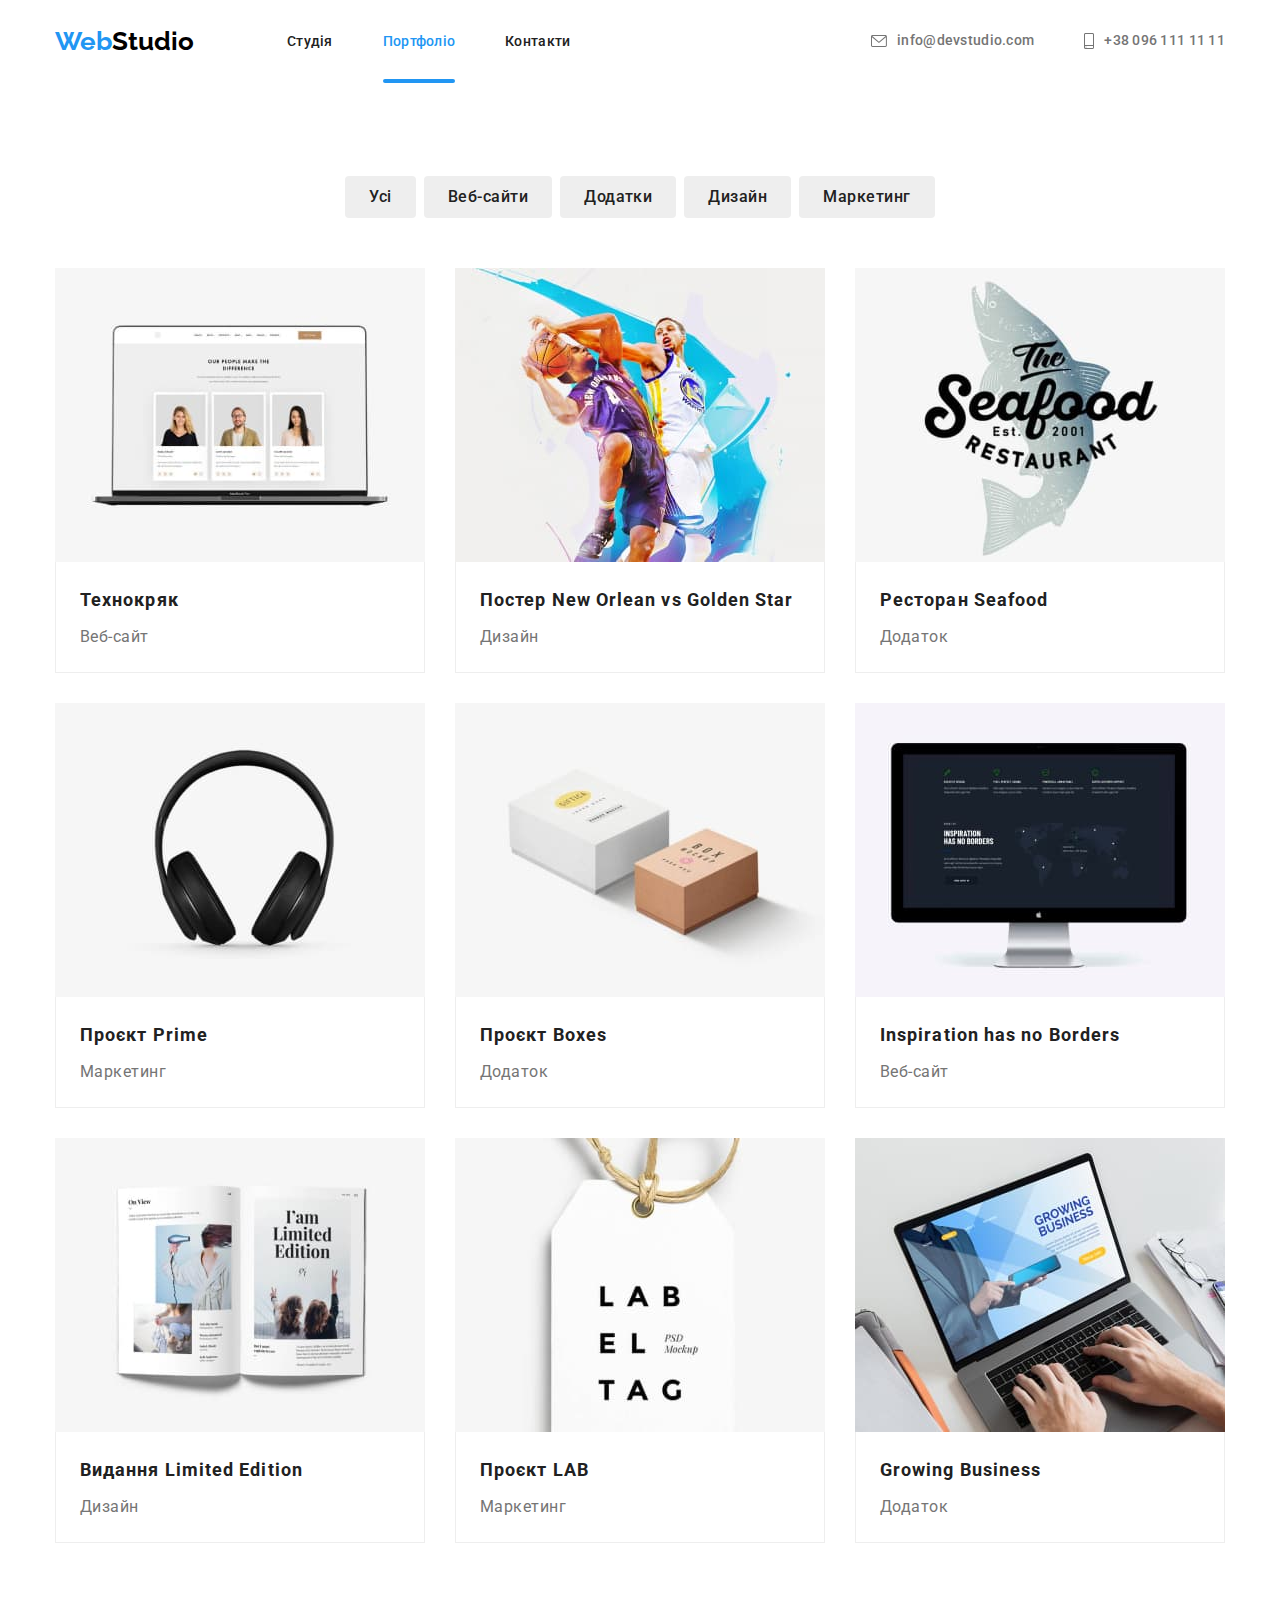
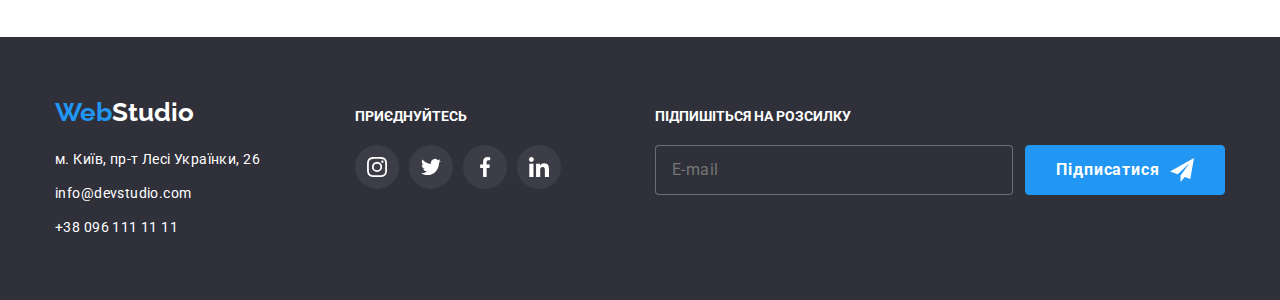
==== commit 90a3ad6c: "sass" ====
--- a/portfolio.html
+++ b/portfolio.html
@@ -15,10 +15,10 @@
       rel="stylesheet"
       href="https://cdnjs.cloudflare.com/ajax/libs/modern-normalize/1.1.0/modern-normalize.min.css"
     />
-    <link rel="stylesheet" href="./css/styles.css" />
+    <link rel="stylesheet" href="./css/portfolio.min.css" />
   </head>
   <body>
-    <header class="header__header-border">
+    <header class="header__ border">
       <div class="header container">
         <nav class="header__navigation">
           <div class="logo--header-position">
--- a/css/portfolio.min.css
+++ b/css/portfolio.min.css
@@ -0,0 +1 @@
+:root{--primery-text-color: #757575;--title-black-color: #212121;--main-white-coloor: #FFFFFF;--main-blue-color: #2196F3;--logo-black-color: #000000;--footer-hero-background-color: #2F303A;--ourteam-background-color: #F5F4FA;--buttons-grey-color: #EEEEEE;--footer-link-color: rgba(255, 255, 255, 0.6);--header-border-line: #ECECEC;--filter-background-color: #F5F5F5 }body{font-family:"Roboto",sans-serif;background-color:var(--main-white-coloor);color:var(--primery-text-color)}ul{list-style:none;padding-left:0}h1,h2,h3,h4,h5,h6,p,ul{margin:0}.container{width:1200px;padding-left:15px;padding-right:15px;margin-right:auto;margin-left:auto}.title{font-family:"Roboto",sans-serif;font-style:normal;font-weight:700;font-size:36px;line-height:1.166;text-align:center;letter-spacing:.03em;color:var(--title-black-color);margin-bottom:50px}.hidden{position:absolute;width:1px;height:1px;margin:-1px;border:0;padding:0;white-space:nowrap;-webkit-clip-path:inset(100%);clip-path:inset(100%);clip:rect(0 0 0 0);overflow:hidden}.logo{font-family:"Raleway",sans-serif;font-weight:700;font-size:26px;line-height:1.19;text-decoration:none;color:var(--main-blue-color);-webkit-transition:color 250ms cubic-bezier(0.4, 0, 0.2, 1);transition:color 250ms cubic-bezier(0.4, 0, 0.2, 1)}.logo--header-position{margin-right:93px;display:-webkit-box;display:-ms-flexbox;display:flex;-webkit-box-align:center;-ms-flex-align:center;align-items:center}.logo--footer-position{margin-bottom:20px}.logo--black{color:var(--logo-black-color)}.logo--white{color:var(--main-white-coloor)}.header{display:-webkit-box;display:-ms-flexbox;display:flex;-webkit-box-align:center;-ms-flex-align:center;align-items:center;-webkit-box-pack:justify;-ms-flex-pack:justify;justify-content:space-between}.header__border{border-bottom:1px solid #ececec}.header__navigation{display:-webkit-box;display:-ms-flexbox;display:flex}.header__navigation-list{display:-webkit-box;display:-ms-flexbox;display:flex;-webkit-box-align:center;-ms-flex-align:center;align-items:center;-webkit-box-pack:justify;-ms-flex-pack:justify;justify-content:space-between}.header__navigation-item:not(:first-child){margin-left:50px}.header__navigation-link{display:block;padding:35px 0 35px 0;font-family:"Roboto",sans-serif;font-style:normal;font-weight:500;font-size:14px;line-height:.88;letter-spacing:.02em;color:#212121;text-decoration:none;-webkit-transition:color 250ms cubic-bezier(0.4, 0, 0.2, 1);transition:color 250ms cubic-bezier(0.4, 0, 0.2, 1)}.header__navigation-link:hover,.header__navigation-link:focus{color:#2196f3}.header__navigation-link.current{position:relative;color:#2196f3}.header__navigation-link.current::after{content:"";position:absolute;display:inline-block;bottom:-1px;left:0;width:100%;height:4px;border-radius:2px;background-color:#2196f3}.header__contact-info{display:-webkit-box;display:-ms-flexbox;display:flex}.header__contact-item:not(:first-child){margin-left:50px}.header__contact-item-icon{margin-right:10px;fill:currentColor}.header__contact-item-link{display:-webkit-box;display:-ms-flexbox;display:flex;-webkit-box-align:center;-ms-flex-align:center;align-items:center;-webkit-box-pack:justify;-ms-flex-pack:justify;justify-content:space-between;font-family:"Roboto",sans-serif;font-style:normal;font-weight:500;font-size:14px;line-height:1.14;letter-spacing:.02em;color:#757575;text-decoration:none;-webkit-transition:color 250ms cubic-bezier(0.4, 0, 0.2, 1);transition:color 250ms cubic-bezier(0.4, 0, 0.2, 1)}.header__contact-item-link:hover,.header__contact-item-link:focus{color:#2196f3}.portfolio{padding-top:94px;padding-bottom:94px}.portfolio__btn-list{display:-webkit-box;display:-ms-flexbox;display:flex;-webkit-box-pack:center;-ms-flex-pack:center;justify-content:center;gap:8px;margin-bottom:50px}.portfolio_btn{font-family:"Roboto",sans-serif;font-style:normal;font-weight:500;font-size:16px;line-height:1.62;text-align:center;letter-spacing:.03em;color:var(--title-black-color);background-color:var(--buttons-grey-color);cursor:pointer;border-color:rgba(0,0,0,0);padding:6px 22px 6px 22px;border-radius:4px;-webkit-box-shadow:none;box-shadow:none;-webkit-transition:background-color 250ms cubic-bezier(0.4, 0, 0.2, 1),color 250ms cubic-bezier(0.4, 0, 0.2, 1),-webkit-box-shadow 250ms cubic-bezier(0.4, 0, 0.2, 1);transition:background-color 250ms cubic-bezier(0.4, 0, 0.2, 1),color 250ms cubic-bezier(0.4, 0, 0.2, 1),-webkit-box-shadow 250ms cubic-bezier(0.4, 0, 0.2, 1);transition:background-color 250ms cubic-bezier(0.4, 0, 0.2, 1),color 250ms cubic-bezier(0.4, 0, 0.2, 1),box-shadow 250ms cubic-bezier(0.4, 0, 0.2, 1);transition:background-color 250ms cubic-bezier(0.4, 0, 0.2, 1),color 250ms cubic-bezier(0.4, 0, 0.2, 1),box-shadow 250ms cubic-bezier(0.4, 0, 0.2, 1),-webkit-box-shadow 250ms cubic-bezier(0.4, 0, 0.2, 1)}.portfolio_btn:hover,.portfolio_btn:focus{background-color:var(--main-blue-color);color:var(--main-white-coloor);-webkit-box-shadow:0px 2px 2px rgba(0,0,0,.12),0px 1px 2px rgba(0,0,0,.08),0px 3px 1px rgba(0,0,0,.1);box-shadow:0px 2px 2px rgba(0,0,0,.12),0px 1px 2px rgba(0,0,0,.08),0px 3px 1px rgba(0,0,0,.1)}.portfolio__filter-list{display:-webkit-box;display:-ms-flexbox;display:flex;-ms-flex-wrap:wrap;flex-wrap:wrap}.portfolio__filter-list-item{margin-right:30px;margin-bottom:30px;width:370px}.portfolio__filter-list-item:nth-child(3n){margin-right:0}.portfolio__filter-list-item:nth-last-child(-n+3){margin-bottom:0}.portfolio__product-pic{display:block}.portfolio__project-name{font-family:"Roboto",sans-serif;font-style:normal;font-weight:700;font-size:18px;line-height:2;letter-spacing:.06em;color:var(--title-black-color)}.portfolio__card-border{background:#fff;border-left:1px solid #eee;border-bottom:1px solid #eee;border-right:1px solid #eee;padding:20px 24px 20px 24px}.portfolio__card-link{display:block;text-decoration:none;-webkit-box-shadow:none;box-shadow:none;-webkit-transition:-webkit-box-shadow 250ms cubic-bezier(0.4, 0, 0.2, 1);transition:-webkit-box-shadow 250ms cubic-bezier(0.4, 0, 0.2, 1);transition:box-shadow 250ms cubic-bezier(0.4, 0, 0.2, 1);transition:box-shadow 250ms cubic-bezier(0.4, 0, 0.2, 1), -webkit-box-shadow 250ms cubic-bezier(0.4, 0, 0.2, 1)}.portfolio__card-link:hover,.portfolio__card-link:focus{-webkit-box-shadow:1px 4px 6px rgba(0,0,0,.16),0px 4px 4px rgba(0,0,0,.06),0px 1px 1px rgba(0,0,0,.12);box-shadow:1px 4px 6px rgba(0,0,0,.16),0px 4px 4px rgba(0,0,0,.06),0px 1px 1px rgba(0,0,0,.12)}.portfolio__product-card{position:relative;overflow:hidden}.portfolio__product-dscr{position:absolute;display:inline-block;top:0;left:0;-webkit-transform:translateY(100%);transform:translateY(100%);width:100%;height:100%;background-color:rgba(33,150,243,.9);font-family:"Roboto",sans-serif;font-weight:400;font-size:18px;line-height:1.56;letter-spacing:.03em;color:#fff;padding:63px 24px;-webkit-transition:-webkit-transform 250ms cubic-bezier(0.4, 0, 0.2, 1);transition:-webkit-transform 250ms cubic-bezier(0.4, 0, 0.2, 1);transition:transform 250ms cubic-bezier(0.4, 0, 0.2, 1);transition:transform 250ms cubic-bezier(0.4, 0, 0.2, 1), -webkit-transform 250ms cubic-bezier(0.4, 0, 0.2, 1)}.portfolio__card-link:hover .portfolio__product-dscr{-webkit-transform:translateY(0);transform:translateY(0)}.portfolio__product-name{font-family:"Roboto",sans-serif;font-style:normal;font-size:16px;line-height:1.88;letter-spacing:.03em;color:var(--primery-text-color);margin-top:4px}.footer{background-color:var(--footer-hero-background-color);padding:60px 0 60px 0}.footer__items{display:-webkit-box;display:-ms-flexbox;display:flex;-webkit-box-align:baseline;-ms-flex-align:baseline;align-items:baseline}.footer__item:first-child{margin-right:95px}.footer__item:last-child{margin-left:auto}.footer__adress-list-item:not(:last-child){margin-bottom:10px}.footer__adress-item-link{font-family:"Roboto",sans-serif;font-style:normal;font-size:14px;line-height:1.71;letter-spacing:.03em;color:var(--main-white-coloor);text-decoration:none;-webkit-transition:color 250ms cubic-bezier(0.4, 0, 0.2, 1);transition:color 250ms cubic-bezier(0.4, 0, 0.2, 1)}.footer__adress-item-link:hover,.footer__adress-item-link:focus{color:var(--main-blue-color)}.footer__suggestion{font-size:14px;font-weight:700;line-height:1.14;text-transform:uppercase;color:var(--main-white-coloor);margin-bottom:20px}.footer__social-list{display:-webkit-box;display:-ms-flexbox;display:flex;-webkit-box-pack:start;-ms-flex-pack:start;justify-content:flex-start;gap:10px}.footer__social-list-item{width:44px;height:44px}.footer__social-list-link{display:-webkit-box;display:-ms-flexbox;display:flex;-webkit-box-pack:center;-ms-flex-pack:center;justify-content:center;-webkit-box-align:center;-ms-flex-align:center;align-items:center;color:var(--main-white-coloor);width:100%;height:100%;border-radius:50%;background-color:rgba(255,255,255,.062745098);-webkit-transition:background-color 250ms cubic-bezier(0.4, 0, 0.2, 1);transition:background-color 250ms cubic-bezier(0.4, 0, 0.2, 1)}.footer__social-list-link:hover,.footer__social-list-link:focus{background-color:var(--main-blue-color)}.footer__social-liist-icon{fill:currentColor}.footer__signup-form{display:-webkit-box;display:-ms-flexbox;display:flex}.footer__signup-form-input{min-width:358px;min-height:50px;padding-left:16px;margin-right:12px;outline:none;border:1px solid rgba(255,255,255,.3);border-radius:4px;font-family:"Roboto",sans-serif;font-weight:400;font-size:16px;line-height:1.25;letter-spacing:.03em;background-color:var(--footer-hero-background-color);color:var(--main-white-coloor);-webkit-transition:border-color 250ms cubic-bezier(0.4, 0, 0.2, 1);transition:border-color 250ms cubic-bezier(0.4, 0, 0.2, 1)}.footer__signup-form-input:hover,.footer__signup-form-input:focus{border-color:#2196f3}.ffooter__signup-form-input::-webkit-input-placeholder{font-family:"Roboto",sans-serif;font-weight:400;font-size:16px;line-height:1.25;letter-spacing:.03em;color:rgba(255,255,255,.6)}.ffooter__signup-form-input::-moz-placeholder{font-family:"Roboto",sans-serif;font-weight:400;font-size:16px;line-height:1.25;letter-spacing:.03em;color:rgba(255,255,255,.6)}.ffooter__signup-form-input:-ms-input-placeholder{font-family:"Roboto",sans-serif;font-weight:400;font-size:16px;line-height:1.25;letter-spacing:.03em;color:rgba(255,255,255,.6)}.ffooter__signup-form-input::-ms-input-placeholder{font-family:"Roboto",sans-serif;font-weight:400;font-size:16px;line-height:1.25;letter-spacing:.03em;color:rgba(255,255,255,.6)}.ffooter__signup-form-input::placeholder{font-family:"Roboto",sans-serif;font-weight:400;font-size:16px;line-height:1.25;letter-spacing:.03em;color:rgba(255,255,255,.6)}.footer__submit-btn{display:-webkit-box;display:-ms-flexbox;display:flex;-webkit-box-pack:center;-ms-flex-pack:center;justify-content:center;-webkit-box-align:center;-ms-flex-align:center;align-items:center;min-width:200px;min-height:50px;padding:0;font-family:"Roboto",sans-serif;font-weight:700;font-size:16px;line-height:1.88;letter-spacing:.06em;border:1px solid var(--main-blue-color);border-radius:4px;background-color:var(--main-blue-color);color:var(--main-white-coloor);gap:10px;-webkit-box-shadow:none;box-shadow:none;-webkit-transition:shadow 250ms cubic-bezier(0.4, 0, 0.2, 1);transition:shadow 250ms cubic-bezier(0.4, 0, 0.2, 1);cursor:pointer}.footer__submit-btn:hover,.footer__submit-btn:focus{-webkit-box-shadow:0 4px 4px 0 rgba(0,0,0,.25);box-shadow:0 4px 4px 0 rgba(0,0,0,.25)}/*# sourceMappingURL=portfolio.min.css.map */